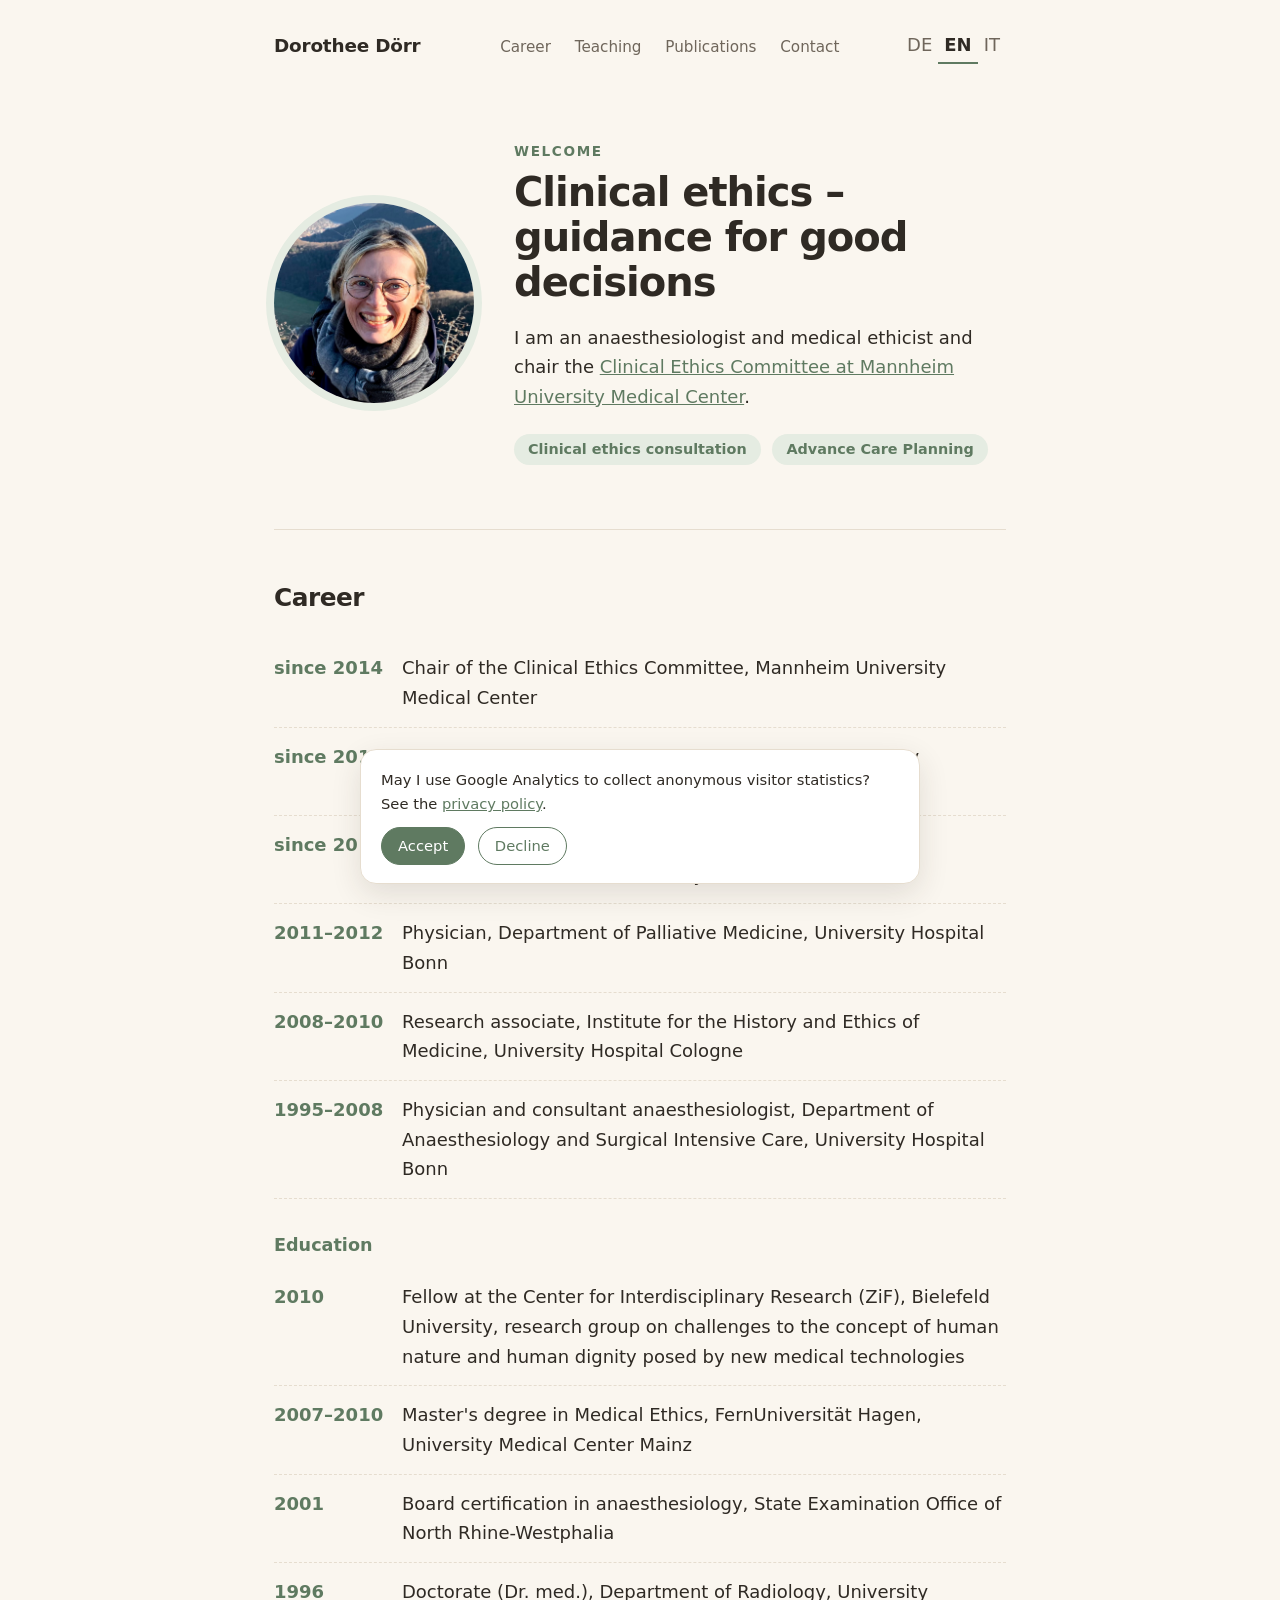
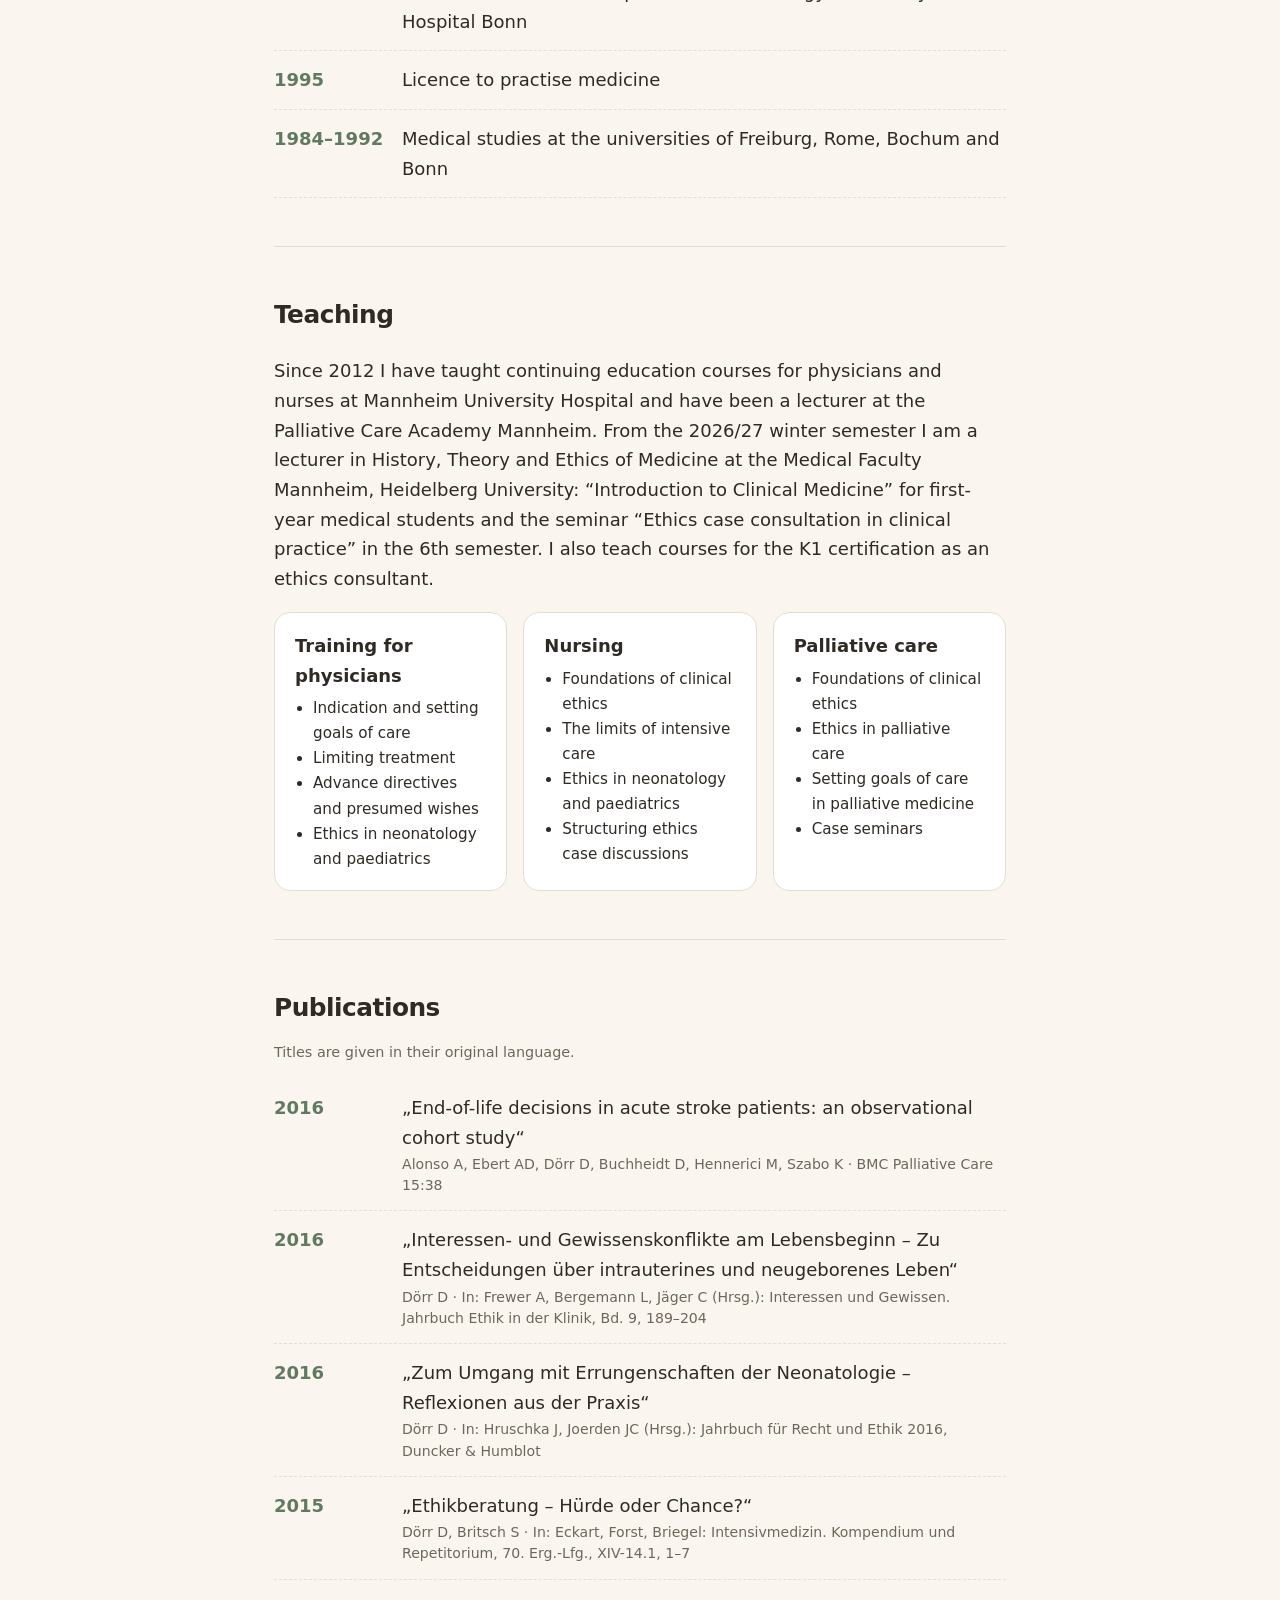
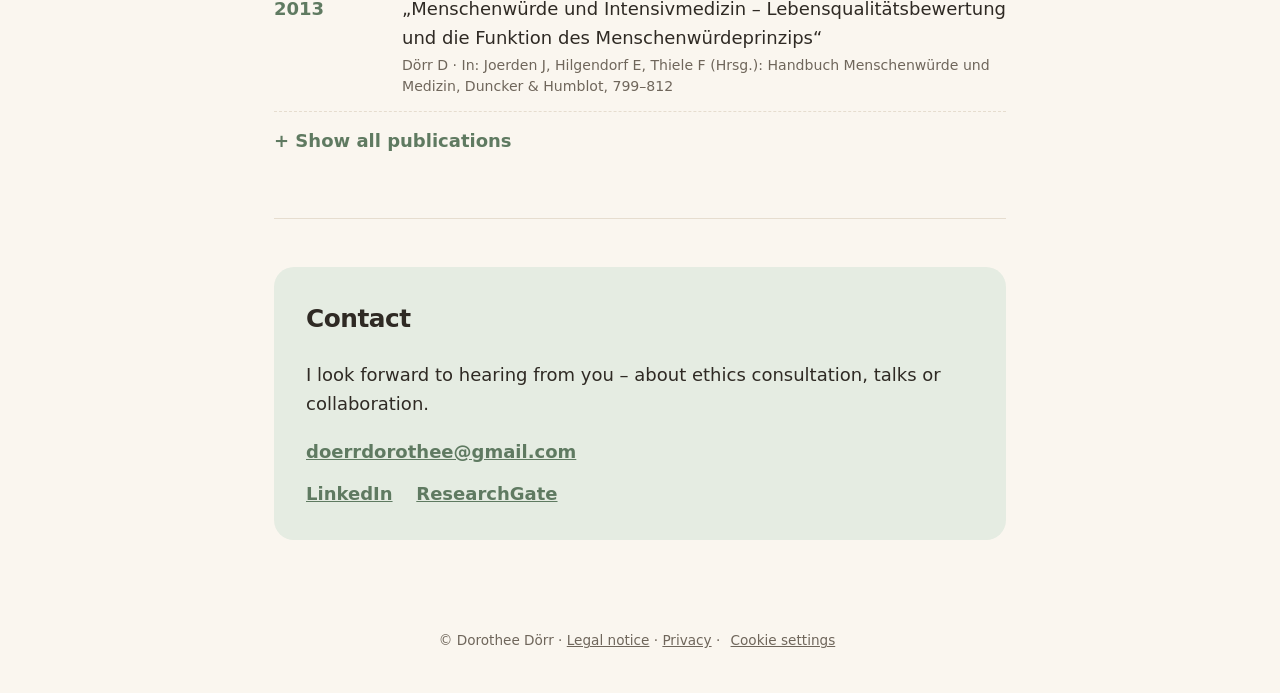
==== index.html @ 5a0541d2 "Titel ohne Schlusspunkt Co-Authored-By: Claude Opus 5.5 <noreply@anthropic.com>" ====
<!DOCTYPE html>
<html lang="de" data-lang="de">

<head>
  <meta charset="UTF-8">
  <meta name="viewport" content="width=device-width, initial-scale=1.0">
  <meta name="color-scheme" content="light dark">
  <title>Dorothee Dörr</title>
  <meta name="description" content="Dorothee Dörr – Anästhesistin und Medizinethikerin, Vorsitzende des Klinischen Ethikkomitees der Universitätsmedizin Mannheim.">

  <link rel="stylesheet" href="css/style.css">
</head>

<body>
  <div class="wrap">

    <header>
      <div class="name">Dorothee Dörr</div>
      <button class="menu-toggle" aria-expanded="false" aria-controls="menu" aria-label="Menü">
        <span></span><span></span><span></span>
      </button>
      <nav id="menu">
        <a href="#werdegang"><span class="l-de">Werdegang</span><span class="l-en">Career</span><span class="l-it">Percorso</span></a>
        <a href="#lehre"><span class="l-de">Lehre</span><span class="l-en">Teaching</span><span class="l-it">Didattica</span></a>
        <a href="#publikationen"><span class="l-de">Publikationen</span><span class="l-en">Publications</span><span class="l-it">Pubblicazioni</span></a>
        <a href="#kontakt"><span class="l-de">Kontakt</span><span class="l-en">Contact</span><span class="l-it">Contatto</span></a>
      </nav>
      <div class="langs">
        <button data-set-lang="de" title="Deutsch">DE</button><button data-set-lang="en" title="English">EN</button><button data-set-lang="it" title="Italiano">IT</button>
      </div>
    </header>

    <!-- Einstieg -->
    <div class="hero">
      <img src="img/dorothee-doerr.png" alt="Dorothee Dörr">
      <div>
        <div class="hello"><span class="l-de">Willkommen</span><span class="l-en">Welcome</span><span class="l-it">Benvenuti</span></div>
        <h1>
          <span class="l-de">Klinische Ethik – Orientierung für gute Entscheidungen</span>
          <span class="l-en">Clinical ethics – guidance for good decisions</span>
          <span class="l-it">Etica clinica – orientamento per buone decisioni</span>
        </h1>
        <p class="l-de">Ich bin Anästhesistin und Medizinethikerin und leite das <a href="https://www.umm.de/klinisches-ethik-komitee/">Klinische Ethikkomitee der Universitätsmedizin Mannheim</a>.</p>
        <p class="l-en">I am an anaesthesiologist and medical ethicist and chair the <a href="https://www.umm.de/klinisches-ethik-komitee/">Clinical Ethics Committee at Mannheim University Medical Center</a>.</p>
        <p class="l-it">Sono anestesista ed esperta di etica medica e presiedo il <a href="https://www.umm.de/klinisches-ethik-komitee/">Comitato di etica clinica del Policlinico universitario di Mannheim</a>.</p>
        <div class="tags">
          <span><span class="l-de">Klinische Ethikberatung</span><span class="l-en">Clinical ethics consultation</span><span class="l-it">Consulenza etica clinica</span></span>
          <span>Advance Care Planning</span>
        </div>
      </div>
    </div>

    <!-- Werdegang -->
    <section id="werdegang">
      <h2><span class="l-de">Beruflicher Werdegang</span><span class="l-en">Career</span><span class="l-it">Percorso professionale</span></h2>
      <ul class="list">
        <li><span class="year"><span class="l-de">seit</span><span class="l-en">since</span><span class="l-it">dal</span> 2014</span>
          <div>
            <span class="l-de">Vorsitzende des Klinischen Ethikkomitees der Universitätsmedizin Mannheim</span>
            <span class="l-en">Chair of the Clinical Ethics Committee, Mannheim University Medical Center</span>
            <span class="l-it">Presidente del Comitato di etica clinica, Policlinico universitario di Mannheim</span>
          </div></li>
        <li><span class="year"><span class="l-de">seit</span><span class="l-en">since</span><span class="l-it">dal</span> 2014</span>
          <div>
            <span class="l-de">Mitglied der Ethikkommission II der Medizinischen Fakultät Mannheim der Universität Heidelberg</span>
            <span class="l-en">Member of Research Ethics Committee II, Medical Faculty Mannheim, Heidelberg University</span>
            <span class="l-it">Membro del Comitato etico II della Facoltà di Medicina di Mannheim, Università di Heidelberg</span>
          </div></li>
        <li><span class="year"><span class="l-de">seit</span><span class="l-en">since</span><span class="l-it">dal</span> 2012</span>
          <div>
            <span class="l-de">Referentin für klinische Ethikberatung und Leitung des Klinischen Ethikkomitees, Universitätsmedizin Mannheim</span>
            <span class="l-en">Clinical ethics consultant and head of the Clinical Ethics Committee, Mannheim University Medical Center</span>
            <span class="l-it">Referente per la consulenza etica clinica e responsabile del Comitato di etica clinica, Policlinico universitario di Mannheim</span>
          </div></li>
        <li><span class="year">2011–2012</span>
          <div>
            <span class="l-de">Ärztliche Mitarbeiterin, Klinik für Palliativmedizin, Universitätsklinikum Bonn</span>
            <span class="l-en">Physician, Department of Palliative Medicine, University Hospital Bonn</span>
            <span class="l-it">Medico, Clinica di medicina palliativa, Policlinico universitario di Bonn</span>
          </div></li>
        <li><span class="year">2008–2010</span>
          <div>
            <span class="l-de">Wissenschaftliche Mitarbeiterin, Institut für Geschichte und Ethik der Medizin, Universitätsklinik Köln</span>
            <span class="l-en">Research associate, Institute for the History and Ethics of Medicine, University Hospital Cologne</span>
            <span class="l-it">Ricercatrice, Istituto di storia ed etica della medicina, Policlinico universitario di Colonia</span>
          </div></li>
        <li><span class="year">1995–2008</span>
          <div>
            <span class="l-de">Ärztliche Mitarbeiterin, Fachärztin für Anästhesie, Klinik und Poliklinik für Anästhesiologie und Operative Intensivmedizin, Universitätsklinikum Bonn</span>
            <span class="l-en">Physician and consultant anaesthesiologist, Department of Anaesthesiology and Surgical Intensive Care, University Hospital Bonn</span>
            <span class="l-it">Medico e specialista in anestesiologia, Clinica di anestesiologia e terapia intensiva chirurgica, Policlinico universitario di Bonn</span>
          </div></li>
      </ul>

      <h3><span class="l-de">Ausbildung</span><span class="l-en">Education</span><span class="l-it">Formazione</span></h3>
      <ul class="list">
        <li><span class="year">2010</span>
          <div>
            <span class="l-de">Fellow am Zentrum für interdisziplinäre Forschung (ZiF) der Universität Bielefeld, Forschungsgruppe „Herausforderung für Menschenbild und Menschenwürde durch neuere Entwicklungen der Medizintechnik“</span>
            <span class="l-en">Fellow at the Center for Interdisciplinary Research (ZiF), Bielefeld University, research group on challenges to the concept of human nature and human dignity posed by new medical technologies</span>
            <span class="l-it">Fellow presso il Centro di ricerca interdisciplinare (ZiF) dell'Università di Bielefeld, gruppo di ricerca sulle sfide poste dalle nuove tecnologie mediche all'immagine e alla dignità dell'uomo</span>
          </div></li>
        <li><span class="year">2007–2010</span>
          <div>
            <span class="l-de">Masterstudium Medizinethik, FernUniversität Hagen, Universitätsmedizin Mainz</span>
            <span class="l-en">Master's degree in Medical Ethics, FernUniversität Hagen, University Medical Center Mainz</span>
            <span class="l-it">Master in etica medica, FernUniversität Hagen, Policlinico universitario di Magonza</span>
          </div></li>
        <li><span class="year">2001</span>
          <div>
            <span class="l-de">Fachärztin für Anästhesiologie, Landesprüfungsamt Nordrhein-Westfalen</span>
            <span class="l-en">Board certification in anaesthesiology, State Examination Office of North Rhine-Westphalia</span>
            <span class="l-it">Specializzazione in anestesiologia, Ufficio regionale degli esami della Renania Settentrionale-Vestfalia</span>
          </div></li>
        <li><span class="year">1996</span>
          <div>
            <span class="l-de">Promotion zur Dr. med., Institut für Radiologie, Universitätsklinikum Bonn</span>
            <span class="l-en">Doctorate (Dr. med.), Department of Radiology, University Hospital Bonn</span>
            <span class="l-it">Dottorato (Dr. med.), Istituto di radiologia, Policlinico universitario di Bonn</span>
          </div></li>
        <li><span class="year">1995</span>
          <div>
            <span class="l-de">Approbation als Ärztin</span>
            <span class="l-en">Licence to practise medicine</span>
            <span class="l-it">Abilitazione all'esercizio della professione medica</span>
          </div></li>
        <li><span class="year">1984–1992</span>
          <div>
            <span class="l-de">Medizinstudium an den Universitäten Freiburg, Rom, Bochum und Bonn</span>
            <span class="l-en">Medical studies at the universities of Freiburg, Rome, Bochum and Bonn</span>
            <span class="l-it">Studi di medicina presso le università di Friburgo, Roma, Bochum e Bonn</span>
          </div></li>
      </ul>
    </section>

    <!-- Lehre -->
    <section id="lehre">
      <h2><span class="l-de">Lehre</span><span class="l-en">Teaching</span><span class="l-it">Didattica</span></h2>
      <p>
        <span class="l-de">Seit 2012 halte ich Fortbildungen für Ärzt:innen und Pflegepersonen am Universitätsklinikum Mannheim und bin Dozentin für die Palliativmedizinische Akademie Mannheim. Ab dem WS 26/27 bin ich Dozentin für den Bereich Geschichte, Theorie und Ethik der Medizin an der Medizinischen Fakultät Mannheim der Universität Heidelberg: „Einführung in die Klinische Medizin“ für Medizinstudent:innen im 1. Studienjahr und GTE-Seminar „Ethische Fallbesprechung in der klinischen Praxis“ im 6. Fachsemester. Außerdem bin ich Dozentin für Kurse zur K1-Zertifizierung als Ethikberater:in.</span>
        <span class="l-en">Since 2012 I have taught continuing education courses for physicians and nurses at Mannheim University Hospital and have been a lecturer at the Palliative Care Academy Mannheim. From the 2026/27 winter semester I am a lecturer in History, Theory and Ethics of Medicine at the Medical Faculty Mannheim, Heidelberg University: “Introduction to Clinical Medicine” for first-year medical students and the seminar “Ethics case consultation in clinical practice” in the 6th semester. I also teach courses for the K1 certification as an ethics consultant.</span>
        <span class="l-it">Dal 2012 tengo corsi di formazione per medici e personale infermieristico presso il Policlinico universitario di Mannheim e sono docente presso l’Accademia di cure palliative di Mannheim. Dal semestre invernale 2026/27 sono docente di Storia, teoria ed etica della medicina presso la Facoltà di Medicina di Mannheim dell’Università di Heidelberg: «Introduzione alla medicina clinica» per gli studenti di medicina del primo anno e il seminario «La consulenza etica sui casi nella pratica clinica» al sesto semestre. Sono inoltre docente in corsi per la certificazione K1 come consulente etico.</span>
      </p>
      <div class="teach">
        <div>
          <b><span class="l-de">Ärztliche Fortbildung</span><span class="l-en">Training for physicians</span><span class="l-it">Formazione per medici</span></b>
          <ul>
            <li><span class="l-de">Indikation und Therapiezielfindung</span><span class="l-en">Indication and setting goals of care</span><span class="l-it">Indicazione e definizione degli obiettivi di cura</span></li>
            <li><span class="l-de">Therapiebegrenzung</span><span class="l-en">Limiting treatment</span><span class="l-it">Limitazione dei trattamenti</span></li>
            <li><span class="l-de">Patientenverfügung und mutmaßlicher Wille</span><span class="l-en">Advance directives and presumed wishes</span><span class="l-it">Disposizioni anticipate e volontà presunta</span></li>
            <li><span class="l-de">Ethik in Neonatologie und Pädiatrie</span><span class="l-en">Ethics in neonatology and paediatrics</span><span class="l-it">Etica in neonatologia e pediatria</span></li>
          </ul>
        </div>
        <div>
          <b><span class="l-de">Pflege</span><span class="l-en">Nursing</span><span class="l-it">Infermieristica</span></b>
          <ul>
            <li><span class="l-de">Grundlagen klinischer Ethik</span><span class="l-en">Foundations of clinical ethics</span><span class="l-it">Fondamenti di etica clinica</span></li>
            <li><span class="l-de">Grenzbereich Intensivmedizin</span><span class="l-en">The limits of intensive care</span><span class="l-it">I limiti della terapia intensiva</span></li>
            <li><span class="l-de">Ethik in Neonatologie und Pädiatrie</span><span class="l-en">Ethics in neonatology and paediatrics</span><span class="l-it">Etica in neonatologia e pediatria</span></li>
            <li><span class="l-de">Ethische Fallbesprechungen strukturieren</span><span class="l-en">Structuring ethics case discussions</span><span class="l-it">Strutturare le discussioni etiche dei casi</span></li>
          </ul>
        </div>
        <div>
          <b><span class="l-de">Palliativmedizin</span><span class="l-en">Palliative care</span><span class="l-it">Cure palliative</span></b>
          <ul>
            <li><span class="l-de">Grundlagen klinischer Ethik</span><span class="l-en">Foundations of clinical ethics</span><span class="l-it">Fondamenti di etica clinica</span></li>
            <li><span class="l-de">Ethik in der Palliativmedizin</span><span class="l-en">Ethics in palliative care</span><span class="l-it">Etica nelle cure palliative</span></li>
            <li><span class="l-de">Therapiezielfindung in der Palliativmedizin</span><span class="l-en">Setting goals of care in palliative medicine</span><span class="l-it">Definizione degli obiettivi di cura nelle cure palliative</span></li>
            <li><span class="l-de">Fallseminare</span><span class="l-en">Case seminars</span><span class="l-it">Seminari su casi clinici</span></li>
          </ul>
        </div>
      </div>
    </section>

    <!-- Publikationen -->
    <section id="publikationen">
      <h2><span class="l-de">Publikationen</span><span class="l-en">Publications</span><span class="l-it">Pubblicazioni</span></h2>
      <p class="note l-en">Titles are given in their original language.</p>
      <p class="note l-it">I titoli sono riportati nella lingua originale.</p>
      <ul class="list">
        <li><span class="year">2016</span><div>„End-of-life decisions in acute stroke patients: an observational cohort study“<small>Alonso A, Ebert AD, Dörr D, Buchheidt D, Hennerici M, Szabo K · BMC Palliative Care 15:38</small></div></li>
        <li><span class="year">2016</span><div>„Interessen- und Gewissenskonflikte am Lebensbeginn – Zu Entscheidungen über intrauterines und neugeborenes Leben“<small>Dörr D · In: Frewer A, Bergemann L, Jäger C (Hrsg.): Interessen und Gewissen. Jahrbuch Ethik in der Klinik, Bd. 9, 189–204</small></div></li>
        <li><span class="year">2016</span><div>„Zum Umgang mit Errungenschaften der Neonatologie – Reflexionen aus der Praxis“<small>Dörr D · In: Hruschka J, Joerden JC (Hrsg.): Jahrbuch für Recht und Ethik 2016, Duncker &amp; Humblot</small></div></li>
        <li><span class="year">2015</span><div>„Ethikberatung – Hürde oder Chance?“<small>Dörr D, Britsch S · In: Eckart, Forst, Briegel: Intensivmedizin. Kompendium und Repetitorium, 70. Erg.-Lfg., XIV-14.1, 1–7</small></div></li>
        <li><span class="year">2013</span><div>„Menschenwürde und Intensivmedizin – Lebensqualitätsbewertung und die Funktion des Menschenwürdeprinzips“<small>Dörr D · In: Joerden J, Hilgendorf E, Thiele F (Hrsg.): Handbuch Menschenwürde und Medizin, Duncker &amp; Humblot, 799–812</small></div></li>
      </ul>
      <details>
        <summary><span class="l-de">Alle Publikationen anzeigen</span><span class="l-en">Show all publications</span><span class="l-it">Mostra tutte le pubblicazioni</span></summary>
        <ul class="list">
          <li><span class="year">2016</span><div>„Lebensqualitätsbewertung in der Intensivmedizin“<small>Dörr D · In: Salomon F (Hrsg.): Praxisbuch Ethik in der Intensivmedizin, Wissenschaftliche Buchgesellschaft, 3. Auflage</small></div></li>
          <li><span class="year">–</span><div>„An appraisal of advance directives given by patients with fatal acute stroke: an observational cohort study“<small>Alonso A, Dörr D, Szabo K · BMC Medical Ethics (eingereicht)</small></div></li>
          <li><span class="year">2015</span><div>„Ethikberatung und Erfahrung. Komparative Konsultationen zu Demenzfällen“<small>Frewer A, Preuß D, Dörr D · In: Frewer A, Bergemann L, Schmidhuber M (Hrsg.): Demenz und Ethik in der Medizin. Jahrbuch Ethik in der Klinik, Bd. 8, Königshausen &amp; Neumann, 129–132</small></div></li>
          <li><span class="year">2015</span><div>„Kommentar zu Fall 2: Therapieziele bei multimorbider, phasenweise orientierter Patientin mit Sterbewunsch?“<small>Dörr D, Gehrlein M · In: Jahrbuch Ethik in der Klinik, Bd. 8, Königshausen &amp; Neumann, 149–153</small></div></li>
          <li><span class="year">2015</span><div>„Die Auflösung der drei Fälle. Hintergründe zur ethischen Entscheidungsfindung“<small>Dörr D, Welsch B, Hahn J · In: Jahrbuch Ethik in der Klinik, Bd. 8, Königshausen &amp; Neumann, 179–188</small></div></li>
          <li><span class="year">2015</span><div>„Ethische Konfliktberatung in der Klinik“<small>Interview · ÄRZTIN 62(3):13</small></div></li>
          <li><span class="year">2014</span><div>„Priorisierung in der Medizin. Erste Ergebnisse einer Onlinebefragung des Deutschen Ärztinnenbundes“<small>Dörr D, du Bois G, Diederich A · Ärztin 61(3):120–121</small></div></li>
          <li><span class="year">2013</span><div>„Integrierte Ethikberatung – Ein Qualitätskriterium moderner Intensivmedizin“<small>Dörr D, Kirschning T, Münz B, Schaible T · In: Kuckelt W, Tonner PH (Hrsg.): Jahrbuch Intensivmedizin 2014, Pabst Science Publishers, 193–203</small></div></li>
          <li><span class="year">2012</span><div>„Lebensqualitätsbewertung in der Intensivmedizin“<small>Dörr D · In: Salomon F (Hrsg.): Praxisbuch Ethik in der Intensivmedizin, Wissenschaftliche Buchgesellschaft, 2. Auflage, 79–93</small></div></li>
          <li><span class="year">2011</span><div>“The dependency of medical care on dependable quality of life assessment – A critical inventory”<small>Dörr D · Focus, Newsletter 107, Europäische Akademie GmbH</small></div></li>
          <li><span class="year">2010</span><div>“Outlining ethical issues in medical application of nanotechnologies”<small>Dörr D, Thiele F · Focus, Newsletter 102, Europäische Akademie GmbH</small></div></li>
          <li><span class="year">2010</span><div>„Einfluss der tiefen Hirnstimulation auf die Lebensqualität von Parkinsonpatienten“<small>Dörr D · In: Groß D, Gründer G, Simonovic V (Hrsg.): Akzeptanz, Nutzungsbarrieren und ethische Implikationen neuer Medizintechnologien, University Press Kassel, 133–136</small></div></li>
          <li><span class="year">2007</span><div>“Atelectasis in children undergoing either propofol infusion or positive pressure ventilation anesthesia for magnetic resonance imaging”<small>Lutterbey G, Wattjes MP, Doerr D, Fischer NJ, Gieseke J, Schild HH · Paediatric Anaesthesia 17(2):121–125</small></div></li>
          <li><span class="year">1994</span><div>„MRT und Knochenmarkszintigraphie im Screening von Skelettmetastasen bei Patientinnen mit Mammakarzinom“<small>Layer G, Rieker O, Dörr D, Schnakenberg D, Steudel A, Reiser M · Fortschr Röntgenstr 160(5):448–452 · <a href="https://doi.org/10.1055/s-2008-1032456">DOI</a></small></div></li>
        </ul>

        <h3>Extended Abstracts</h3>
        <ul class="list">
          <li><span class="year">2015</span><div>“End-of-life decisions and palliative care in acute stroke patients”<small>Alonso A, Dörr D, Hennerici MG, Szabo K · 24th European Stroke Conference, Wien</small></div></li>
          <li><span class="year">2014</span><div>„Ethik – Moral – Ethos: Was brauchen wir am Krankenbett wirklich?“<small>Journal für Anästhesie und Intensivbehandlung, Pabst Science Publishers</small></div></li>
          <li><span class="year">2013</span><div>„Aktiv, passiv oder gar nichts – was ist Sterbehilfe?“<small>Journal für Anästhesie und Intensivbehandlung, Pabst Science Publishers</small></div></li>
          <li><span class="year">2010</span><div>“Quality of life judgements in geriatric intensive care”<small>Journal für Anästhesie und Intensivbehandlung 17(3):37–38</small></div></li>
          <li><span class="year">2010</span><div>„Lebensqualität in der Intensivmedizin“<small>Anästhesiologie &amp; Intensivmedizin 51(6):735</small></div></li>
          <li><span class="year">2010</span><div>„Therapiebegrenzung: Was ist ethisch zu rechtfertigen?“<small>Journal für Anästhesie und Intensivbehandlung, 28–30</small></div></li>
          <li><span class="year">2010</span><div>„Entscheidungen über Therapiebegrenzung in der Intensivmedizin“<small>Aktuelle Ernährungsmedizin 35(6):140, Thieme</small></div></li>
          <li><span class="year">2010</span><div>„Lebensqualität als Leitgröße für eine patientenzentrierte medizinische Versorgung“<small>Abstractband Deutscher Anästhesiecongress 2010</small></div></li>
        </ul>
      </details>
    </section>

    <!-- Kontakt -->
    <section id="kontakt">
      <div class="contact">
        <h2><span class="l-de">Kontakt</span><span class="l-en">Contact</span><span class="l-it">Contatto</span></h2>
        <p>
          <span class="l-de">Ich freue mich über Ihre Nachricht – ob zu Ethikberatung, Vorträgen oder Zusammenarbeit.</span>
          <span class="l-en">I look forward to hearing from you – about ethics consultation, talks or collaboration.</span>
          <span class="l-it">Sarò lieta di ricevere un vostro messaggio – su consulenza etica, relazioni o collaborazioni.</span>
        </p>
        <a href="mailto:doerrdorothee@gmail.com"><strong>doerrdorothee@gmail.com</strong></a>
        <div class="links">
          <a href="https://www.linkedin.com/in/dorothee-d%C3%B6rr-463331166">LinkedIn</a>
          <a href="https://www.researchgate.net/profile/Dorothee-Doerr-2">ResearchGate</a>
        </div>
      </div>
    </section>
  </div>

  <footer>
    © Dorothee Dörr ·
    <a href="impressum.html"><span class="l-de">Impressum</span><span class="l-en">Legal notice</span><span class="l-it">Note legali</span></a> ·
    <a href="datenschutz.html"><span class="l-de">Datenschutz</span><span class="l-en">Privacy</span><span class="l-it">Privacy</span></a> ·
    <button data-cookie-settings><span class="l-de">Cookie-Einstellungen</span><span class="l-en">Cookie settings</span><span class="l-it">Impostazioni cookie</span></button>
  </footer>

  <div class="cookie" hidden>
    <span class="l-de">Darf ich Google Analytics nutzen, um anonyme Besuchsstatistiken zu erstellen? Mehr dazu in der <a href="datenschutz.html">Datenschutzerklärung</a>.</span>
    <span class="l-en">May I use Google Analytics to collect anonymous visitor statistics? See the <a href="datenschutz.html">privacy policy</a>.</span>
    <span class="l-it">Posso usare Google Analytics per raccogliere statistiche anonime sulle visite? Vedi l'<a href="datenschutz.html">informativa sulla privacy</a>.</span>
    <br>
    <button class="yes" data-consent="yes"><span class="l-de">Akzeptieren</span><span class="l-en">Accept</span><span class="l-it">Accetta</span></button>
    <button data-consent="no"><span class="l-de">Ablehnen</span><span class="l-en">Decline</span><span class="l-it">Rifiuta</span></button>
  </div>

  <script src="js/main.js"></script>
</body>

</html>
---- css/style.css ----
:root {
  color-scheme: light dark;
  --paper: #faf6ef;
  --card: #ffffff;
  --ink: #2f2a24;
  --muted: #6f665b;
  --sage: #5f7a61;
  --sage-soft: #e5ece2;
  --on-sage: #ffffff;
  --line: #e6ddcf;
  --shadow: rgba(47, 42, 36, .12);
  --font: system-ui, -apple-system, 'Segoe UI', Roboto, 'Helvetica Neue', Arial, sans-serif;
}

/* Dunkelmodus: folgt der Einstellung des Geräts */
@media (prefers-color-scheme: dark) {
  :root {
    --paper: #1d1a17;
    --card: #272320;
    --ink: #ede7dd;
    --muted: #b5ab9e;
    --sage: #9fbfa1;
    --sage-soft: #2b382d;
    --on-sage: #1d1a17;
    --line: #3b352e;
    --shadow: rgba(0, 0, 0, .45);
  }
  .todo { background: #5a4a14; }
}

* { box-sizing: border-box; }

html { scroll-behavior: smooth; scroll-padding-top: 16px; }

body {
  margin: 0;
  background: var(--paper);
  color: var(--ink);
  font: 18px/1.65 var(--font);
}

a { color: var(--sage); }

/* Sprachen: nur die gewählte Sprache anzeigen */
html[data-lang="de"] .l-en, html[data-lang="de"] .l-it,
html[data-lang="en"] .l-de, html[data-lang="en"] .l-it,
html[data-lang="it"] .l-de, html[data-lang="it"] .l-en { display: none; }

.wrap { max-width: 780px; margin: 0 auto; padding: 0 24px; }

/* Kopfzeile */
header { display: flex; justify-content: space-between; align-items: center; padding: 28px 0; gap: 16px; }
.name { font-size: 1.15rem; font-weight: 700; letter-spacing: -.01em; }
nav a { margin-left: 18px; color: var(--muted); text-decoration: none; font-size: .95rem; }
nav a:hover { color: var(--sage); }
.langs button { background: none; border: 0; font: inherit; color: var(--muted); cursor: pointer; padding: 2px 6px; }
.langs button.active { color: var(--ink); font-weight: 600; border-bottom: 2px solid var(--sage); }

/* Einstieg */
.hero { display: grid; grid-template-columns: 200px 1fr; gap: 40px; align-items: center; padding: 48px 0 64px; }
.hero img { width: 200px; height: 200px; object-fit: cover; border-radius: 50%; box-shadow: 0 0 0 8px var(--sage-soft); }
.hello { color: var(--sage); font-size: .85rem; font-weight: 700; letter-spacing: .12em; text-transform: uppercase; }
h1 { font-weight: 700; font-size: 2.5rem; line-height: 1.12; letter-spacing: -.025em; margin: 8px 0 16px; }
.tags > span { display: inline-block; background: var(--sage-soft); color: var(--sage); border-radius: 99px;
  padding: 4px 14px; margin: 4px 6px 0 0; font-size: .9rem; font-weight: 600; }

/* Abschnitte */
section { padding: 48px 0; border-top: 1px solid var(--line); }
h2 { font-weight: 700; font-size: 1.55rem; letter-spacing: -.02em; margin: 0 0 20px; }
h3 { font-weight: 700; font-size: 1.1rem; margin: 32px 0 8px; color: var(--sage); }
.note { color: var(--muted); font-size: .9rem; margin-top: -8px; }

.list { list-style: none; padding: 0; margin: 0; }
.list li { display: grid; grid-template-columns: 112px 1fr; gap: 16px; padding: 14px 0; border-bottom: 1px dashed var(--line); }
.year { color: var(--sage); font-weight: 600; font-variant-numeric: tabular-nums; white-space: nowrap; }
.list small { color: var(--muted); display: block; font-size: .88rem; line-height: 1.5; margin-top: 2px; }


.teach { display: grid; grid-template-columns: repeat(auto-fit, minmax(220px, 1fr)); gap: 16px; }
.teach div { background: var(--card); border: 1px solid var(--line); border-radius: 16px; padding: 18px 20px; }
.teach b { display: block; margin-bottom: 6px; }
.teach ul { margin: 0; padding-left: 18px; font-size: .95rem; }

details summary { cursor: pointer; color: var(--sage); font-weight: 600; padding: 14px 0; list-style: none; }
details summary::-webkit-details-marker { display: none; }
details summary::before { content: "+ "; }
details[open] summary::before { content: "− "; }

/* Kontakt */
.contact { background: var(--sage-soft); border-radius: 20px; padding: 32px; }
.contact h2 { margin-top: 0; }
.links a { display: inline-block; margin: 12px 18px 0 0; font-weight: 600; }

footer { padding: 40px 0; color: var(--muted); font-size: .85rem; text-align: center; }
footer button { background: none; border: 0; font: inherit; color: var(--muted); text-decoration: underline; cursor: pointer; }

/* Cookie-Hinweis */
.cookie { position: fixed; left: 16px; right: 16px; bottom: 16px; max-width: 560px; margin: 0 auto;
  background: var(--card); border: 1px solid var(--line); border-radius: 16px; padding: 18px 20px;
  box-shadow: 0 10px 30px var(--shadow); font-size: .92rem; }
.cookie button { font: inherit; border-radius: 99px; padding: 6px 16px; margin: 10px 8px 0 0; cursor: pointer;
  border: 1px solid var(--sage); background: var(--card); color: var(--sage); }
.cookie button.yes { background: var(--sage); color: var(--on-sage); }

/* Handy-Menü */
.menu-toggle { display: none; background: none; border: 0; padding: 8px; cursor: pointer; }
.menu-toggle span { display: block; width: 22px; height: 2px; background: var(--ink); margin: 5px 0; transition: .2s; }
.menu-toggle[aria-expanded="true"] span:nth-child(1) { transform: translateY(7px) rotate(45deg); }
.menu-toggle[aria-expanded="true"] span:nth-child(2) { opacity: 0; }
.menu-toggle[aria-expanded="true"] span:nth-child(3) { transform: translateY(-7px) rotate(-45deg); }

/* Rechtstexte */
.legal { padding: 24px 0 48px; }
.legal h1 { font-size: 2.2rem; hyphens: auto; overflow-wrap: break-word; }
.legal h2 { font-size: 1.3rem; margin: 36px 0 8px; }
.legal h3 { margin: 20px 0 4px; }
.legal p, .legal li { font-size: 1rem; }
.todo { background: #fff3c4; padding: 0 4px; border-radius: 4px; }
footer a { color: var(--muted); }

@media (max-width: 680px) {
  header { flex-wrap: wrap; position: relative; }
  .name { flex: 1; }
  .langs { order: 2; }
  .menu-toggle { display: block; order: 3; }
  nav { display: none; order: 4; flex-basis: 100%; background: var(--card); border: 1px solid var(--line);
    border-radius: 16px; padding: 8px 0; box-shadow: 0 10px 30px var(--shadow); }
  nav.open { display: block; }
  nav a { display: block; margin: 0; padding: 12px 20px; font-size: 1.05rem; color: var(--ink); }
  nav a + a { border-top: 1px solid var(--line); }
  .hero { grid-template-columns: 1fr; text-align: center; justify-items: center; }
  h1 { font-size: 2rem; }
  .list li { grid-template-columns: 1fr; gap: 0; }
  .contact { padding: 24px; }
}
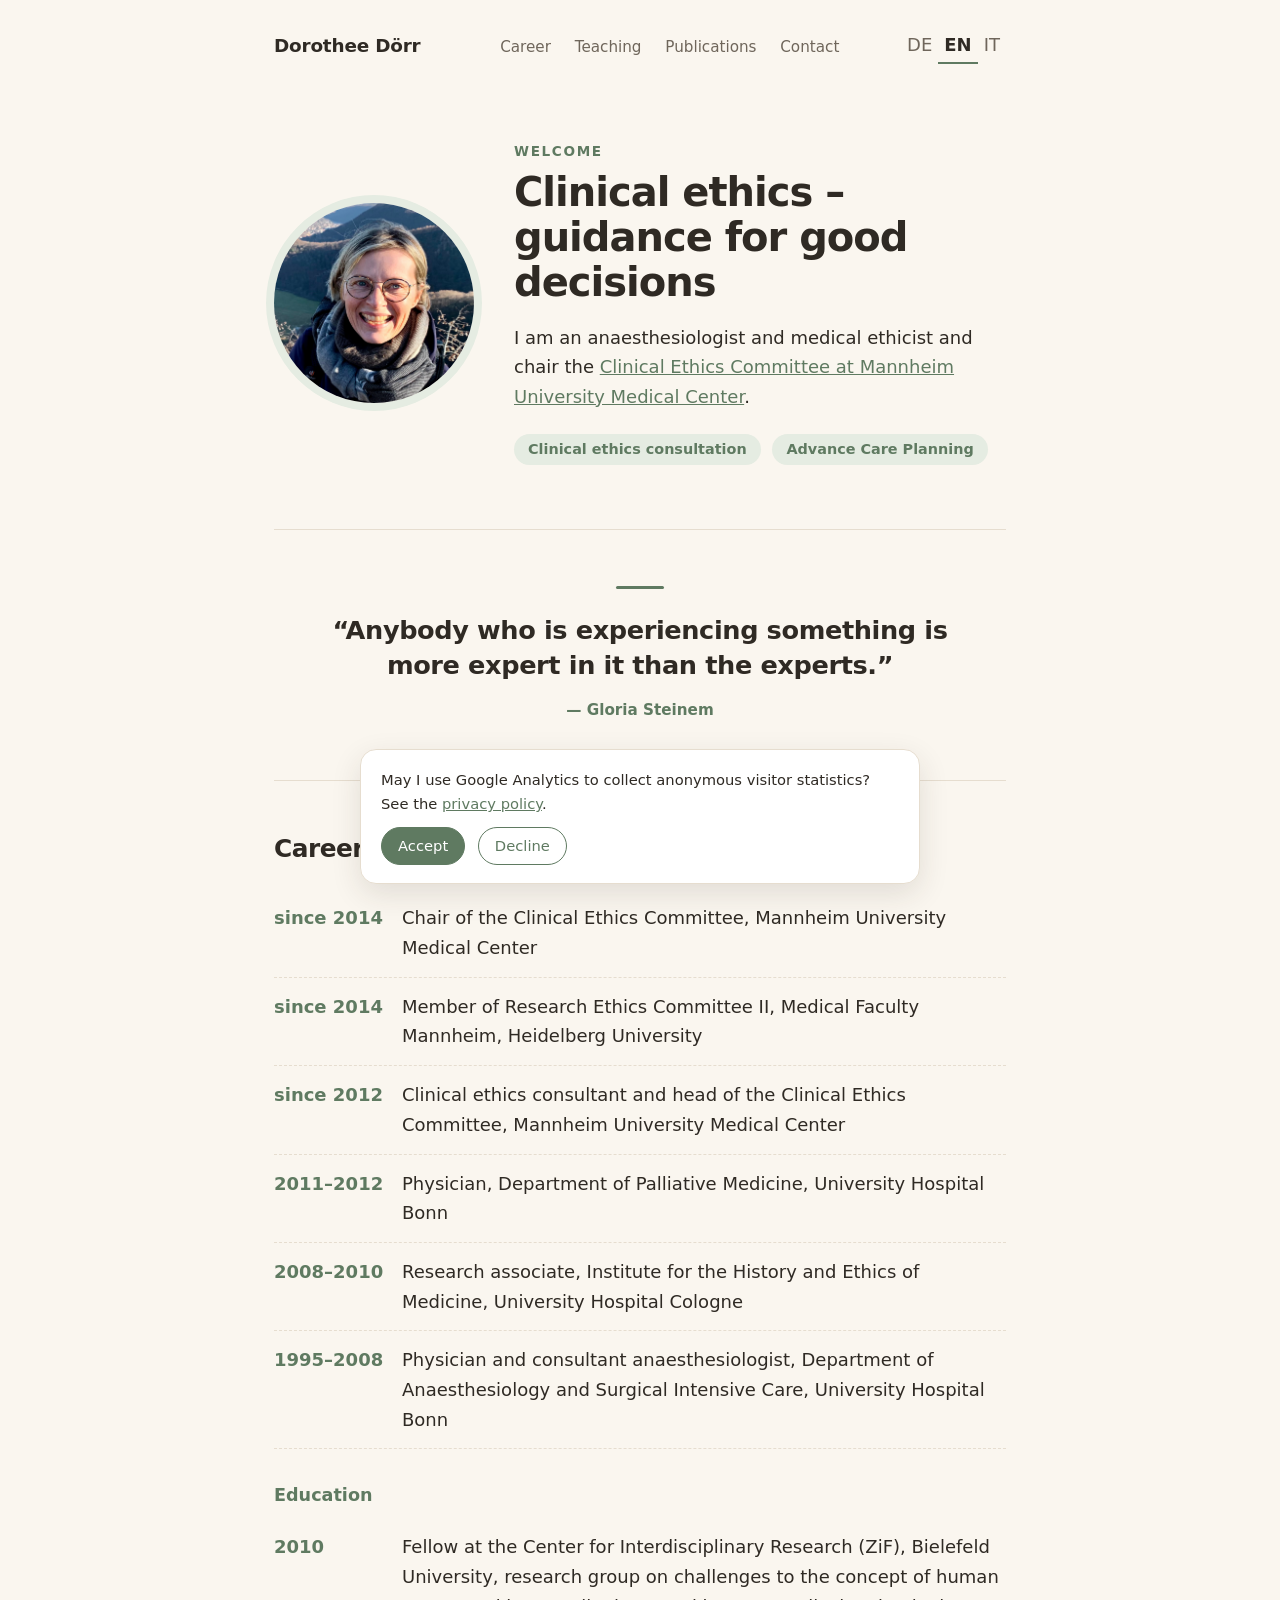
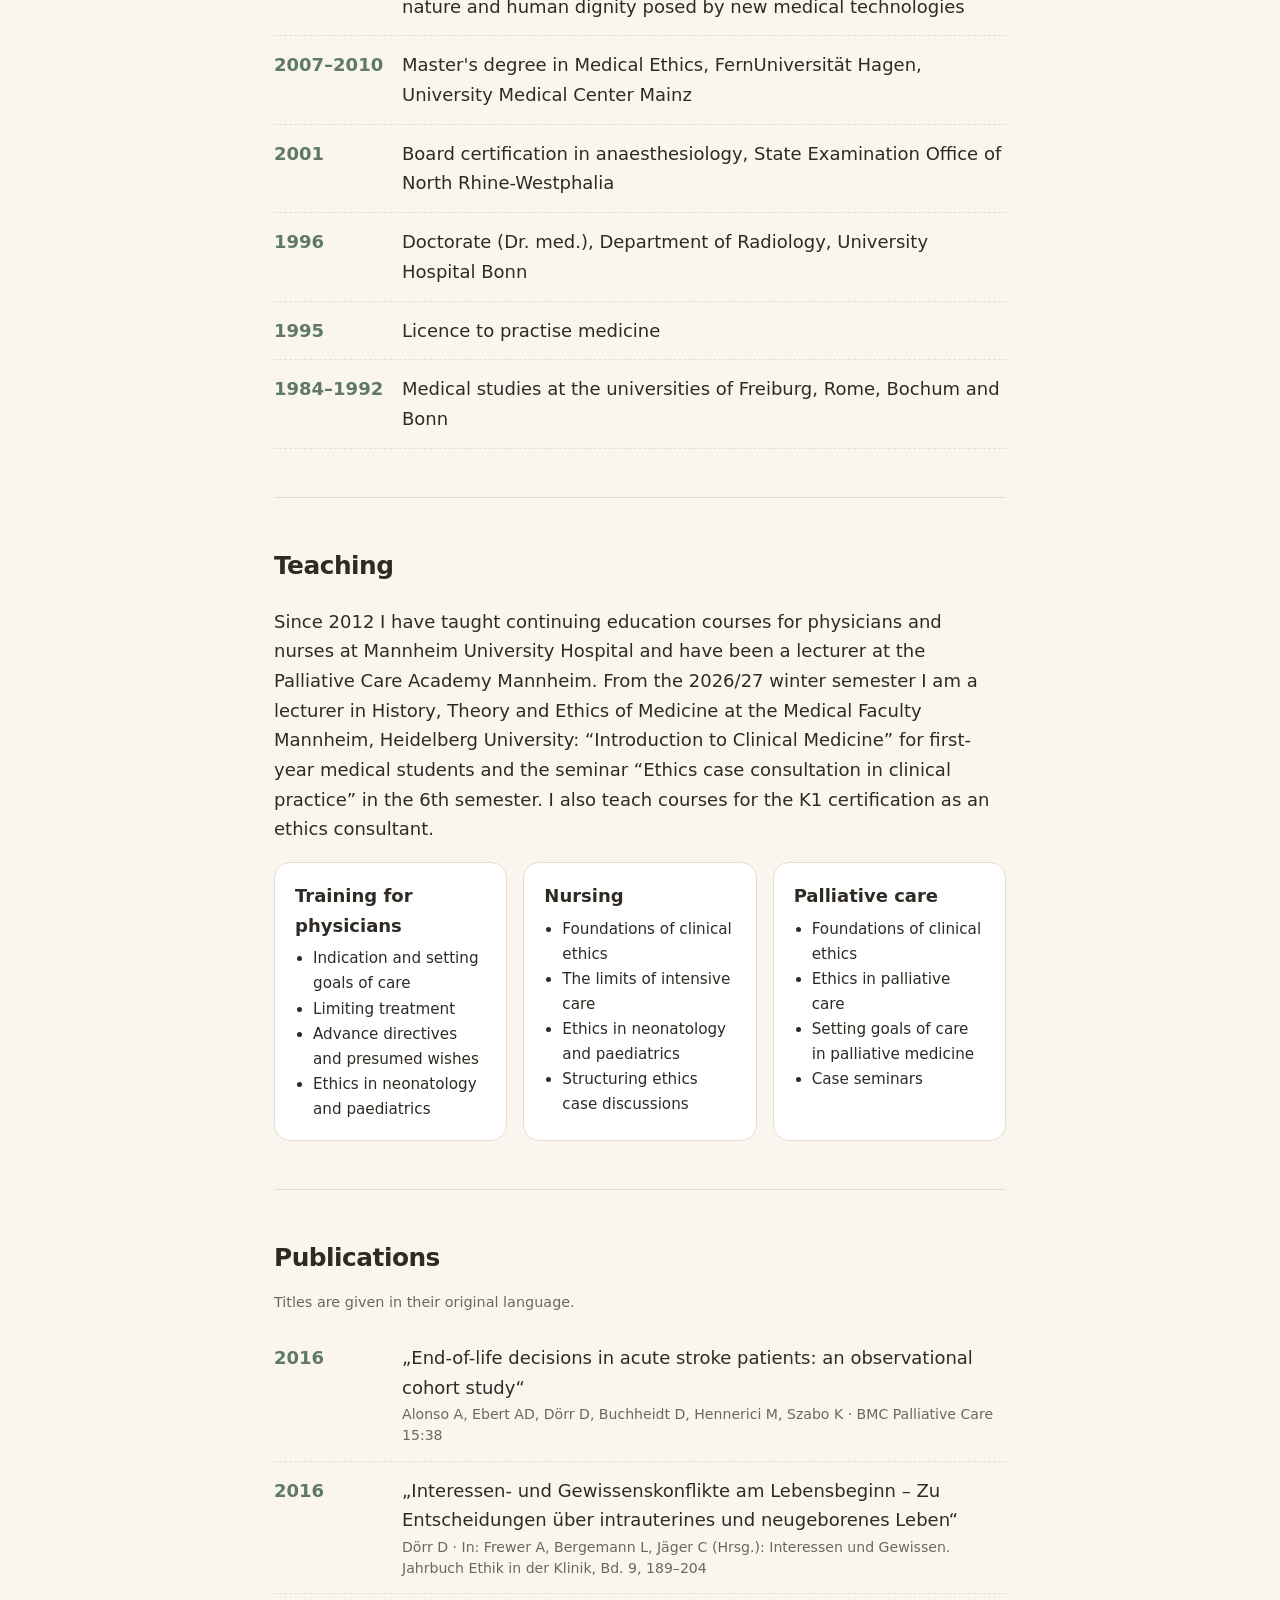
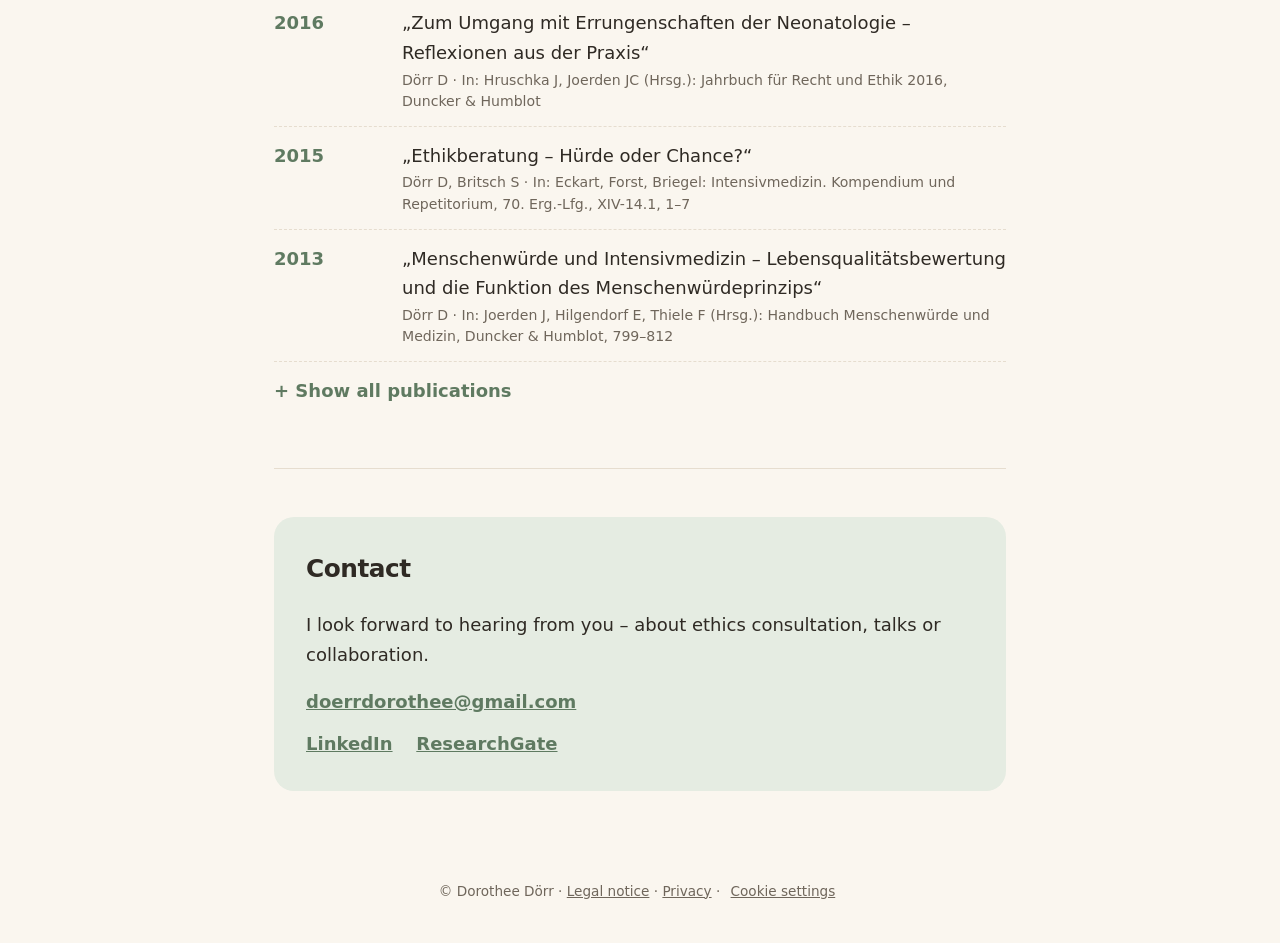
==== commit dae7aae9: "Zitat von Gloria Steinem zwischen Einstieg und Werdegang Co-Authored-By: Claude Opus 5.5 <noreply@an" ====
--- a/index.html
+++ b/index.html
@@ -8,7 +8,7 @@
   <title>Dorothee Dörr</title>
   <meta name="description" content="Dorothee Dörr – Anästhesistin und Medizinethikerin, Vorsitzende des Klinischen Ethikkomitees der Universitätsmedizin Mannheim.">
 
-  <link rel="stylesheet" href="css/style.css">
+  <link rel="stylesheet" href="css/style.css?v=2">
 </head>
 
 <body>
@@ -49,6 +49,14 @@
         </div>
       </div>
     </div>
+
+    <!-- Zitat -->
+    <figure class="quote">
+      <blockquote lang="en">“Anybody who is experiencing something is more expert in it than the experts.”</blockquote>
+      <p class="quote-translation l-de">Wer etwas erlebt, ist darin kundiger als die Expert:innen.</p>
+      <p class="quote-translation l-it">Chi vive un’esperienza ne sa più degli esperti.</p>
+      <figcaption>— Gloria Steinem</figcaption>
+    </figure>
 
     <!-- Werdegang -->
     <section id="werdegang">
--- a/css/style.css
+++ b/css/style.css
@@ -63,6 +63,15 @@
 h1 { font-weight: 700; font-size: 2.5rem; line-height: 1.12; letter-spacing: -.025em; margin: 8px 0 16px; }
 .tags > span { display: inline-block; background: var(--sage-soft); color: var(--sage); border-radius: 99px;
   padding: 4px 14px; margin: 4px 6px 0 0; font-size: .9rem; font-weight: 600; }
+
+/* Zitat */
+.quote { margin: 0; padding: 56px 0; border-top: 1px solid var(--line); text-align: center; }
+.quote blockquote { margin: 0 auto; max-width: 620px; font-size: 1.6rem; line-height: 1.35;
+  font-weight: 600; letter-spacing: -.015em; }
+.quote blockquote::before { content: ""; display: block; width: 48px; height: 3px; margin: 0 auto 24px;
+  background: var(--sage); border-radius: 2px; }
+.quote-translation { margin: 14px auto 0; max-width: 560px; color: var(--muted); font-size: 1rem; font-style: italic; }
+.quote figcaption { margin-top: 16px; color: var(--sage); font-weight: 600; font-size: .95rem; }
 
 /* Abschnitte */
 section { padding: 48px 0; border-top: 1px solid var(--line); }
@@ -130,6 +139,8 @@
   nav a + a { border-top: 1px solid var(--line); }
   .hero { grid-template-columns: 1fr; text-align: center; justify-items: center; }
   h1 { font-size: 2rem; }
+  .quote { padding: 40px 0; }
+  .quote blockquote { font-size: 1.3rem; }
   .list li { grid-template-columns: 1fr; gap: 0; }
   .contact { padding: 24px; }
 }
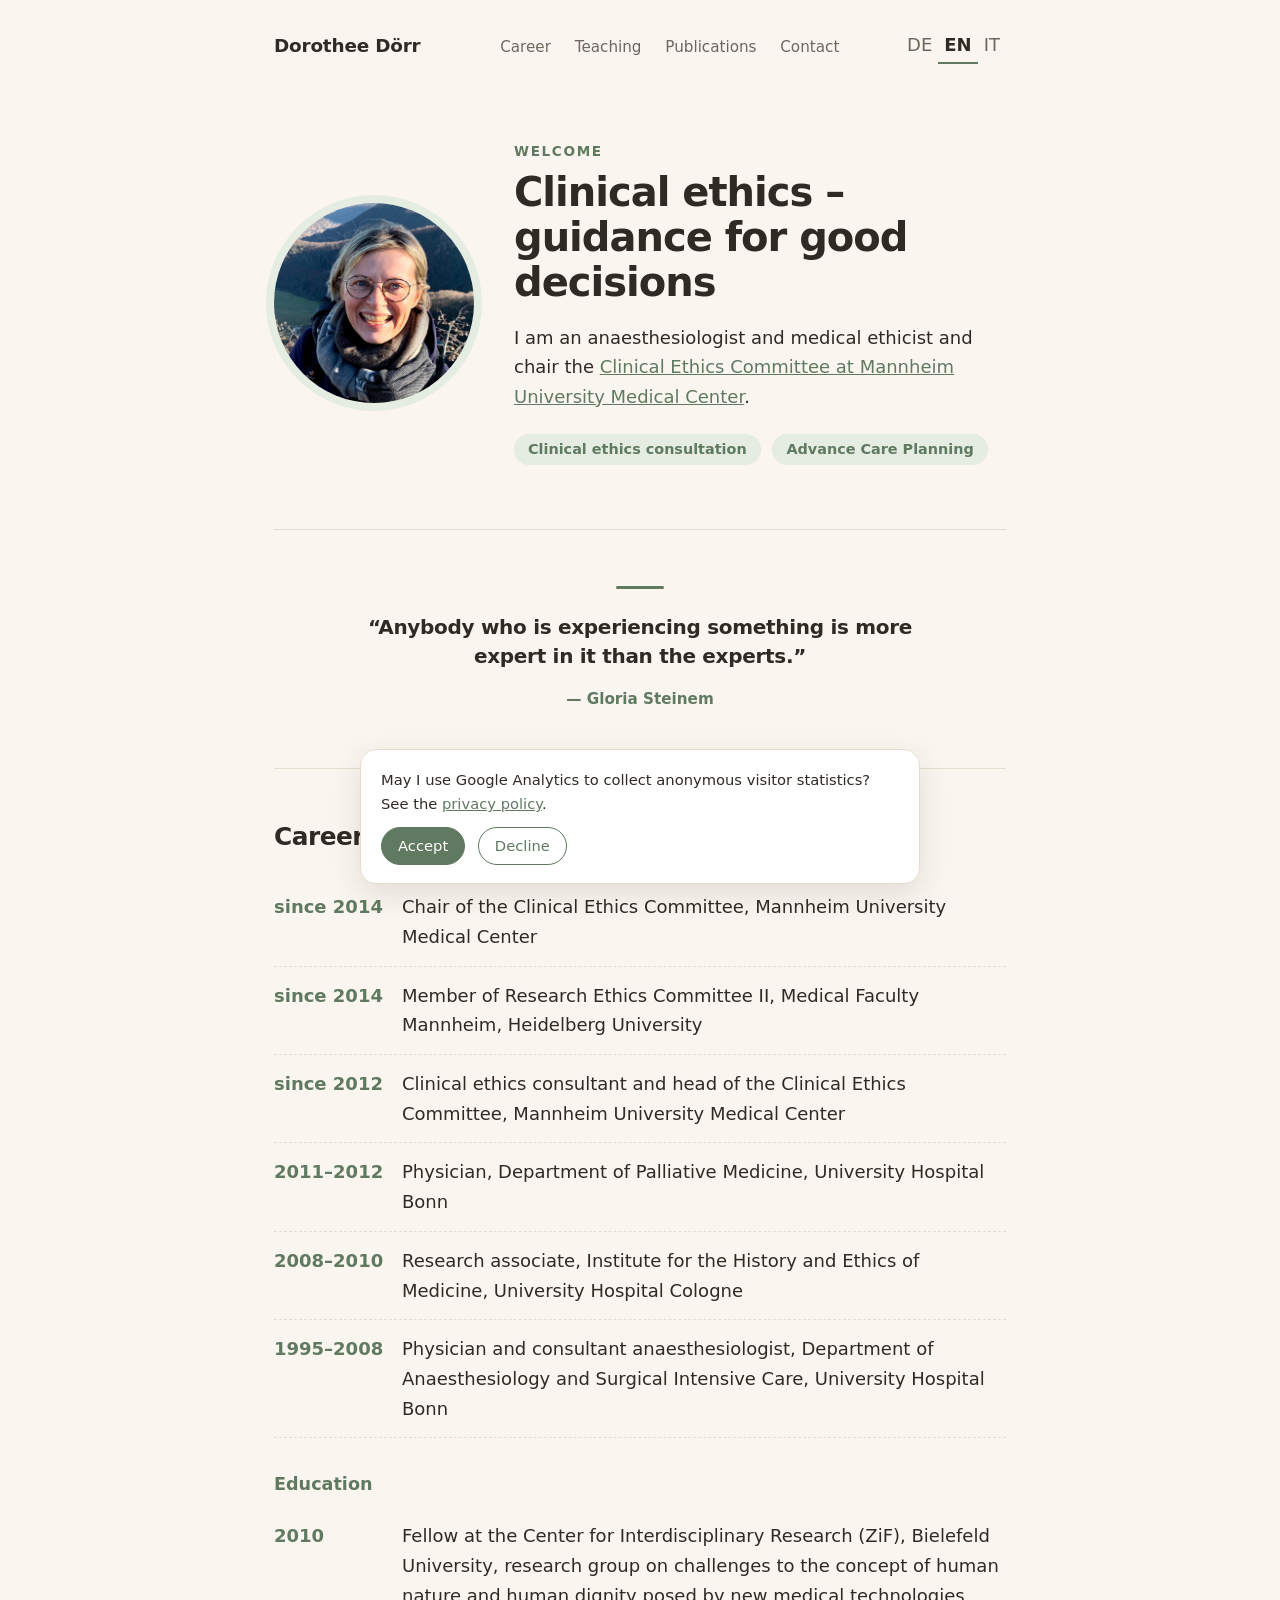
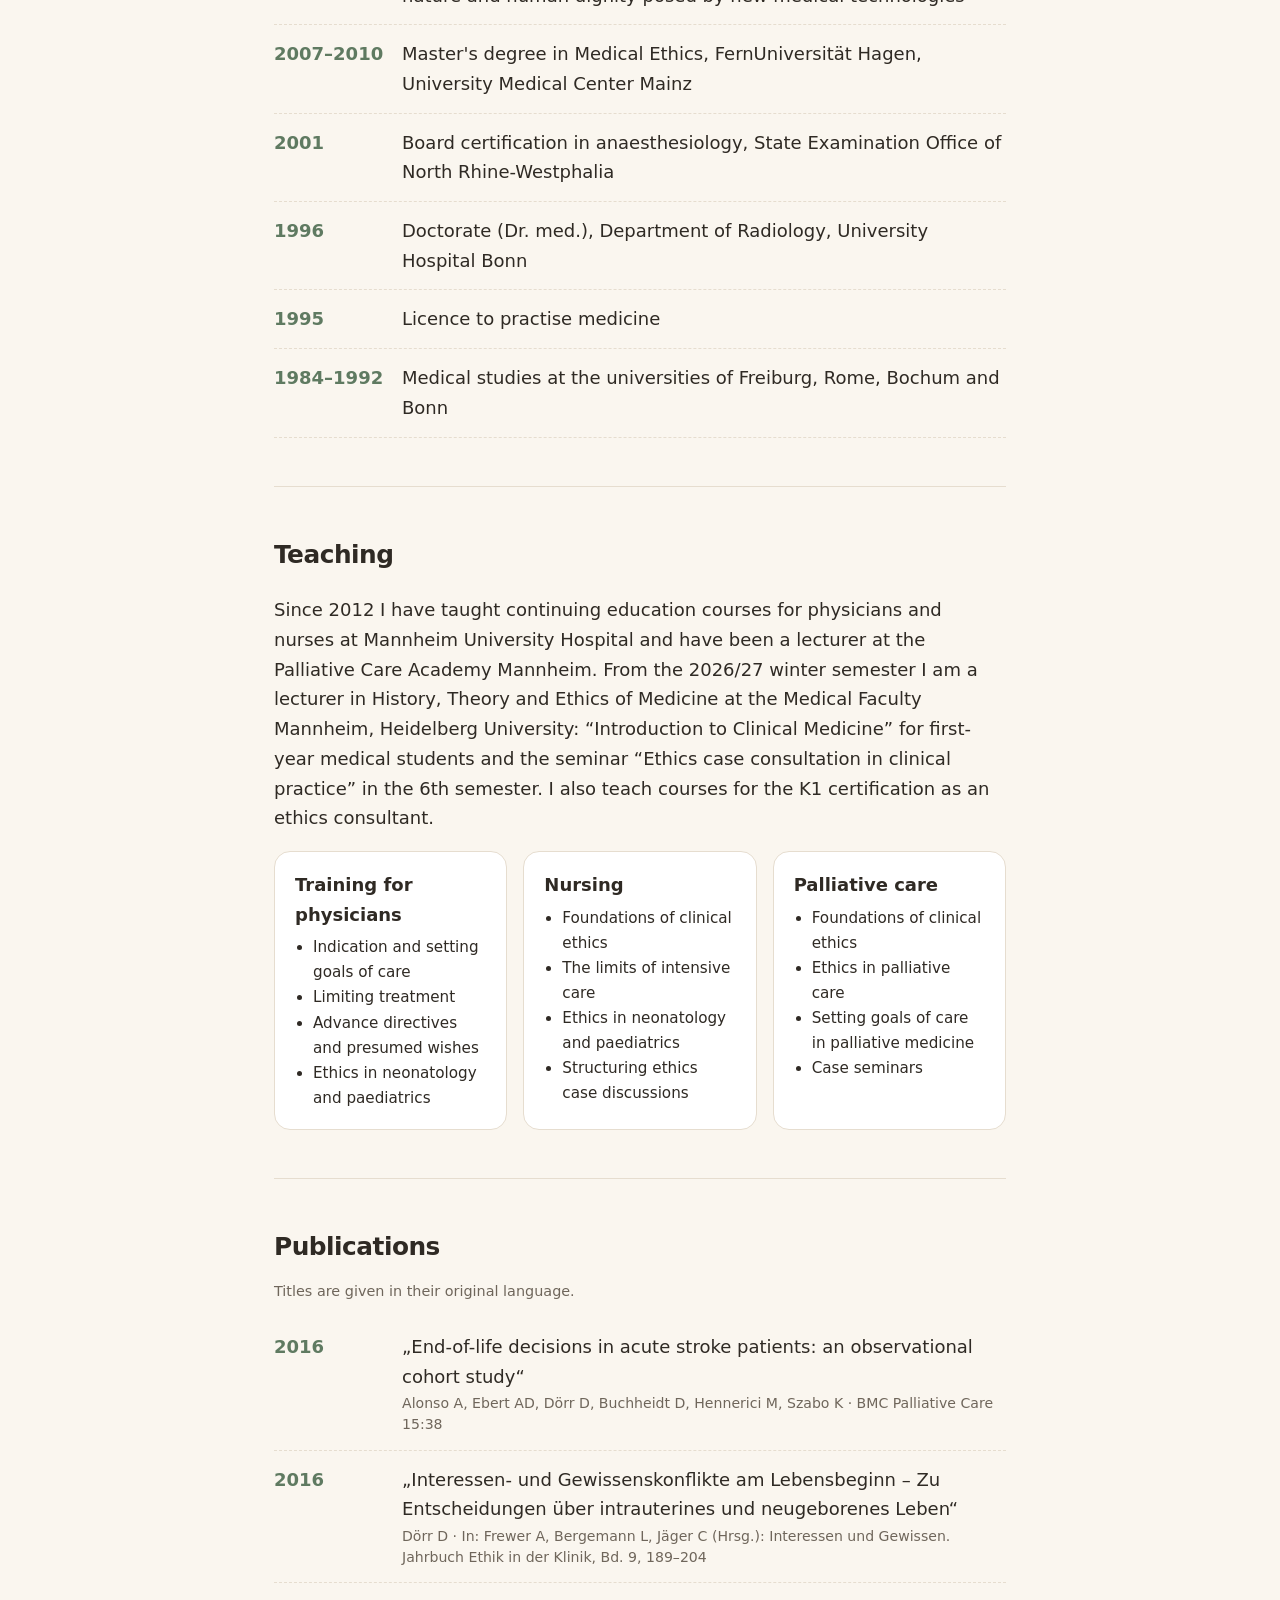
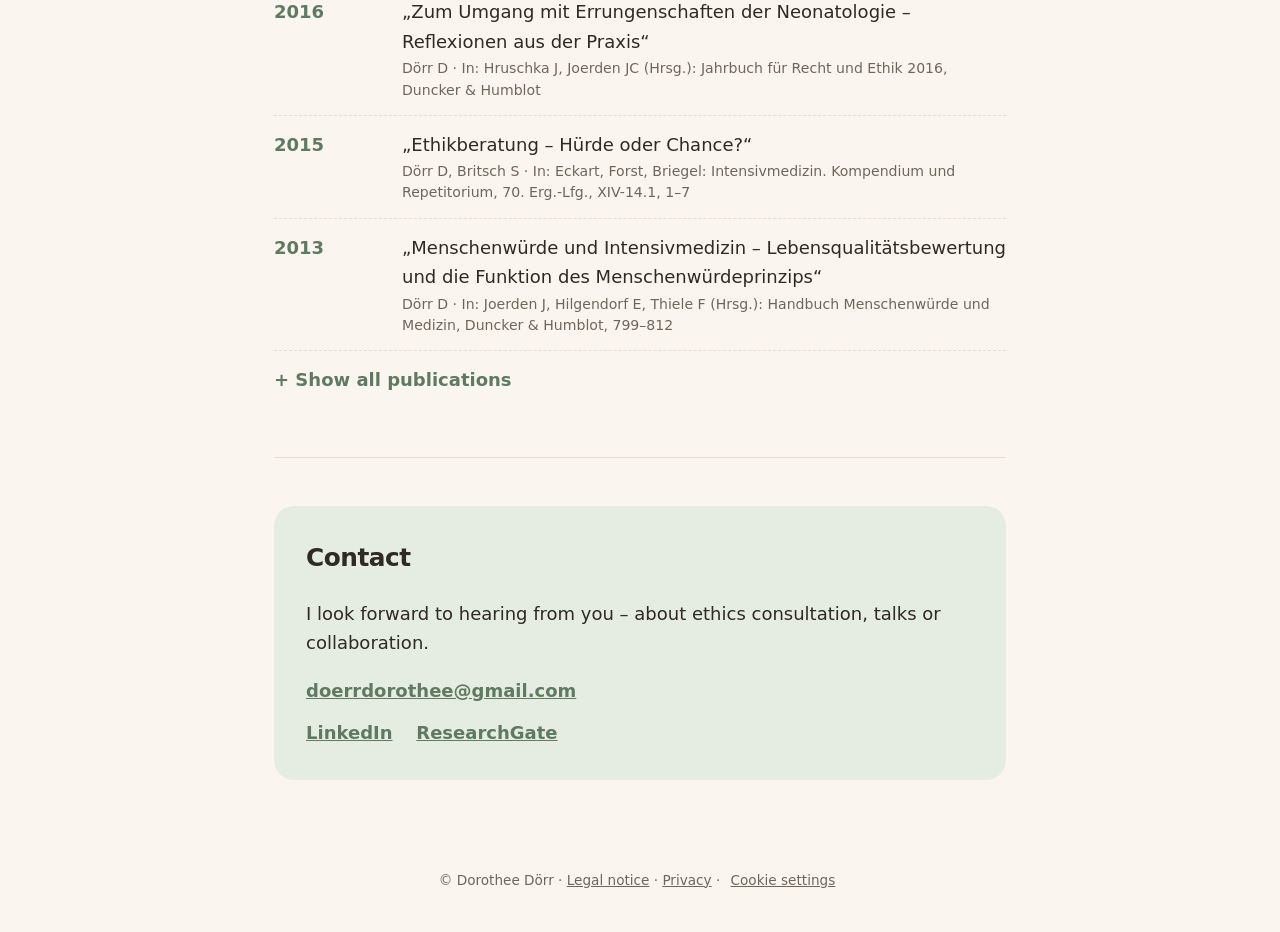
==== commit 0eecaabd: "Zitat: kleineres Schriftbild Co-Authored-By: Claude Opus 5.5 <noreply@anthropic.com>" ====
--- a/index.html
+++ b/index.html
@@ -8,7 +8,7 @@
   <title>Dorothee Dörr</title>
   <meta name="description" content="Dorothee Dörr – Anästhesistin und Medizinethikerin, Vorsitzende des Klinischen Ethikkomitees der Universitätsmedizin Mannheim.">
 
-  <link rel="stylesheet" href="css/style.css?v=2">
+  <link rel="stylesheet" href="css/style.css?v=5">
 </head>
 
 <body>
@@ -53,8 +53,6 @@
     <!-- Zitat -->
     <figure class="quote">
       <blockquote lang="en">“Anybody who is experiencing something is more expert in it than the experts.”</blockquote>
-      <p class="quote-translation l-de">Wer etwas erlebt, ist darin kundiger als die Expert:innen.</p>
-      <p class="quote-translation l-it">Chi vive un’esperienza ne sa più degli esperti.</p>
       <figcaption>— Gloria Steinem</figcaption>
     </figure>
 
--- a/css/style.css
+++ b/css/style.css
@@ -66,11 +66,10 @@
 
 /* Zitat */
 .quote { margin: 0; padding: 56px 0; border-top: 1px solid var(--line); text-align: center; }
-.quote blockquote { margin: 0 auto; max-width: 620px; font-size: 1.6rem; line-height: 1.35;
+.quote blockquote { margin: 0 auto; max-width: 560px; font-size: 1.25rem; line-height: 1.45;
   font-weight: 600; letter-spacing: -.015em; }
 .quote blockquote::before { content: ""; display: block; width: 48px; height: 3px; margin: 0 auto 24px;
   background: var(--sage); border-radius: 2px; }
-.quote-translation { margin: 14px auto 0; max-width: 560px; color: var(--muted); font-size: 1rem; font-style: italic; }
 .quote figcaption { margin-top: 16px; color: var(--sage); font-weight: 600; font-size: .95rem; }
 
 /* Abschnitte */
@@ -140,7 +139,7 @@
   .hero { grid-template-columns: 1fr; text-align: center; justify-items: center; }
   h1 { font-size: 2rem; }
   .quote { padding: 40px 0; }
-  .quote blockquote { font-size: 1.3rem; }
+  .quote blockquote { font-size: 1.1rem; }
   .list li { grid-template-columns: 1fr; gap: 0; }
   .contact { padding: 24px; }
 }
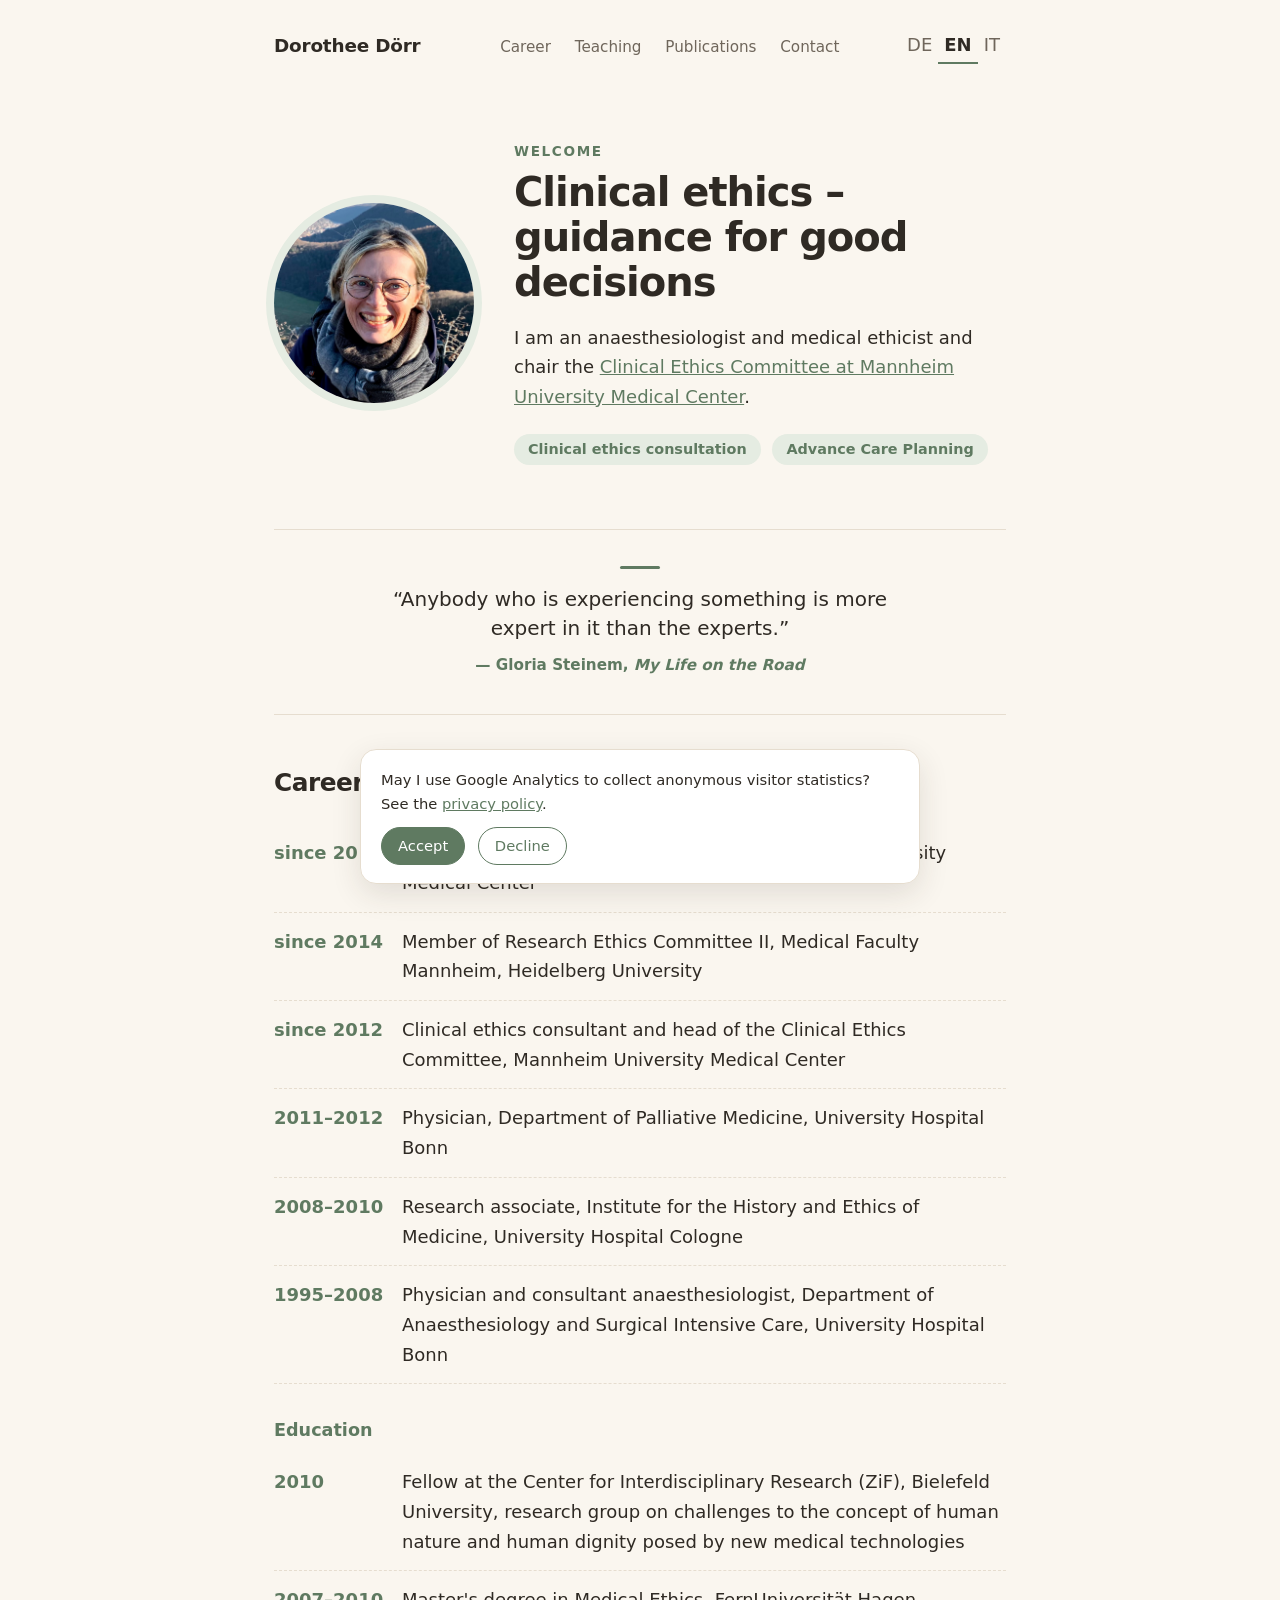
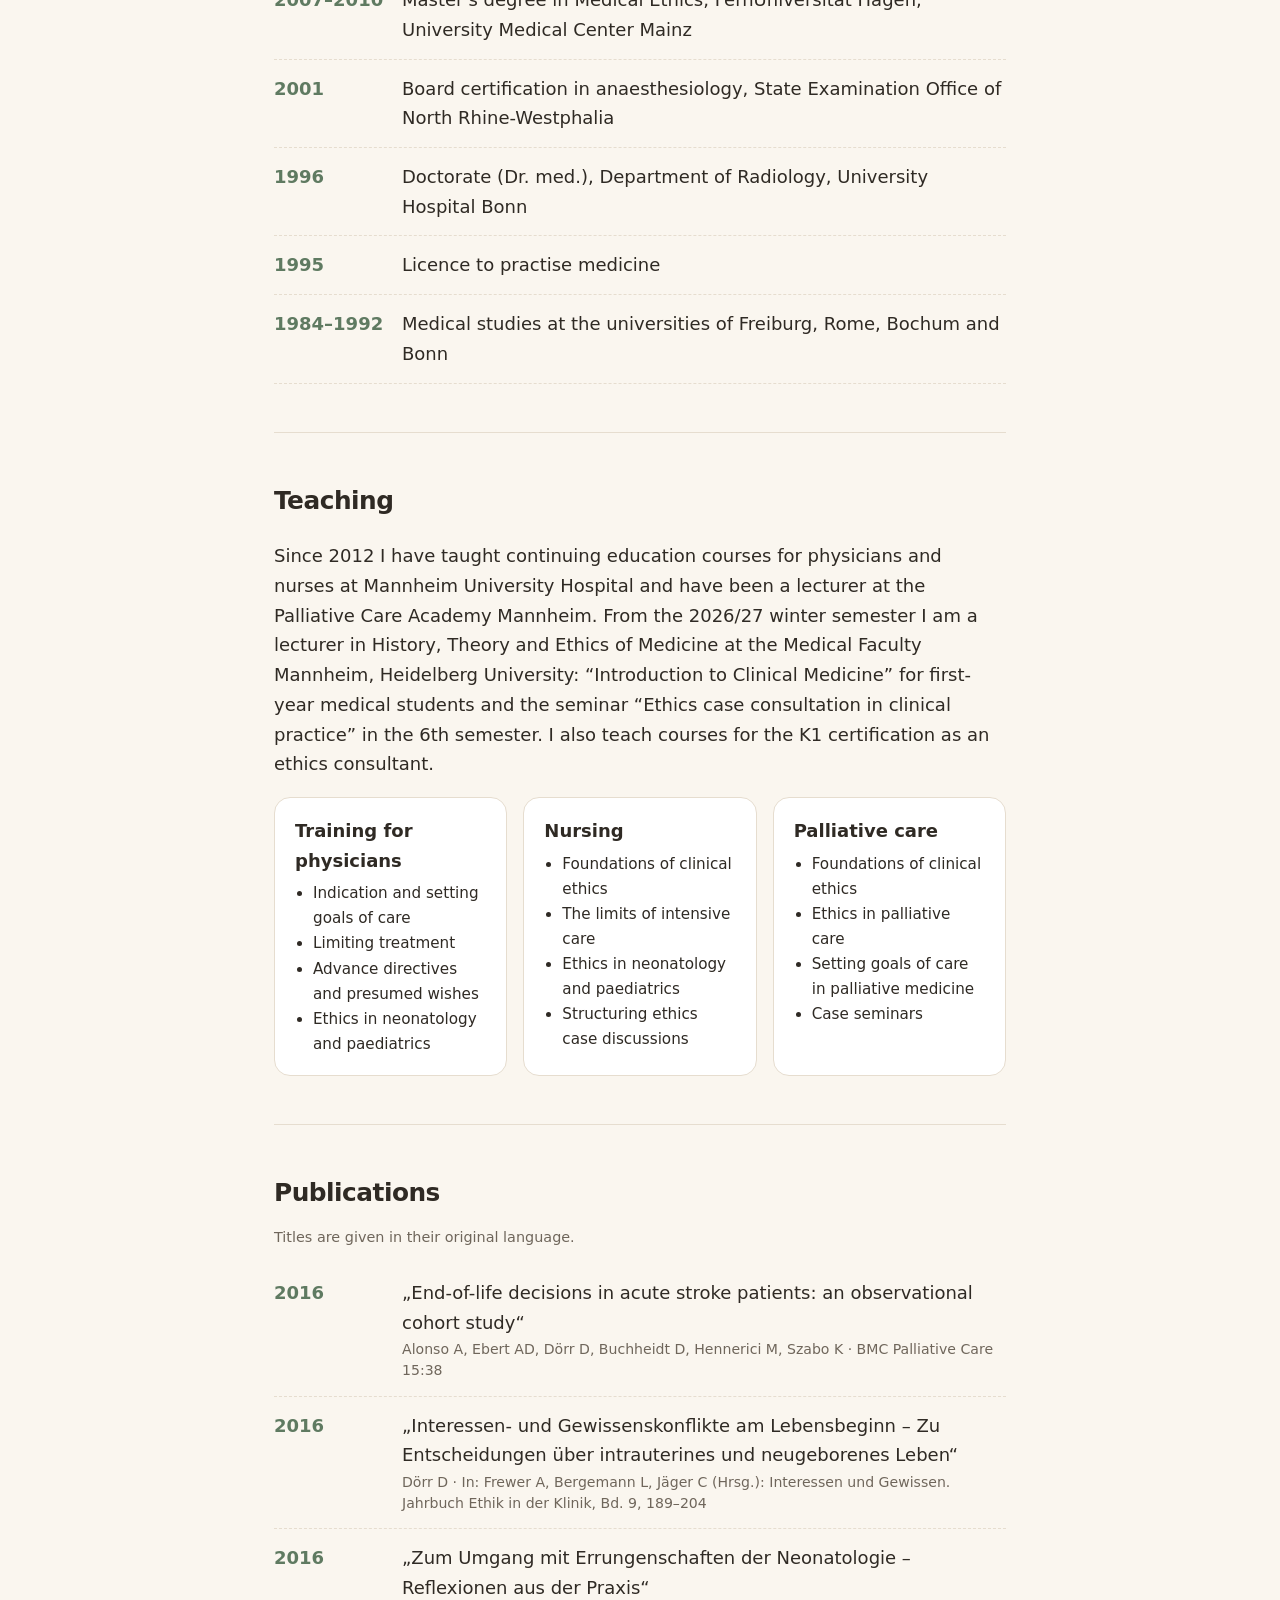
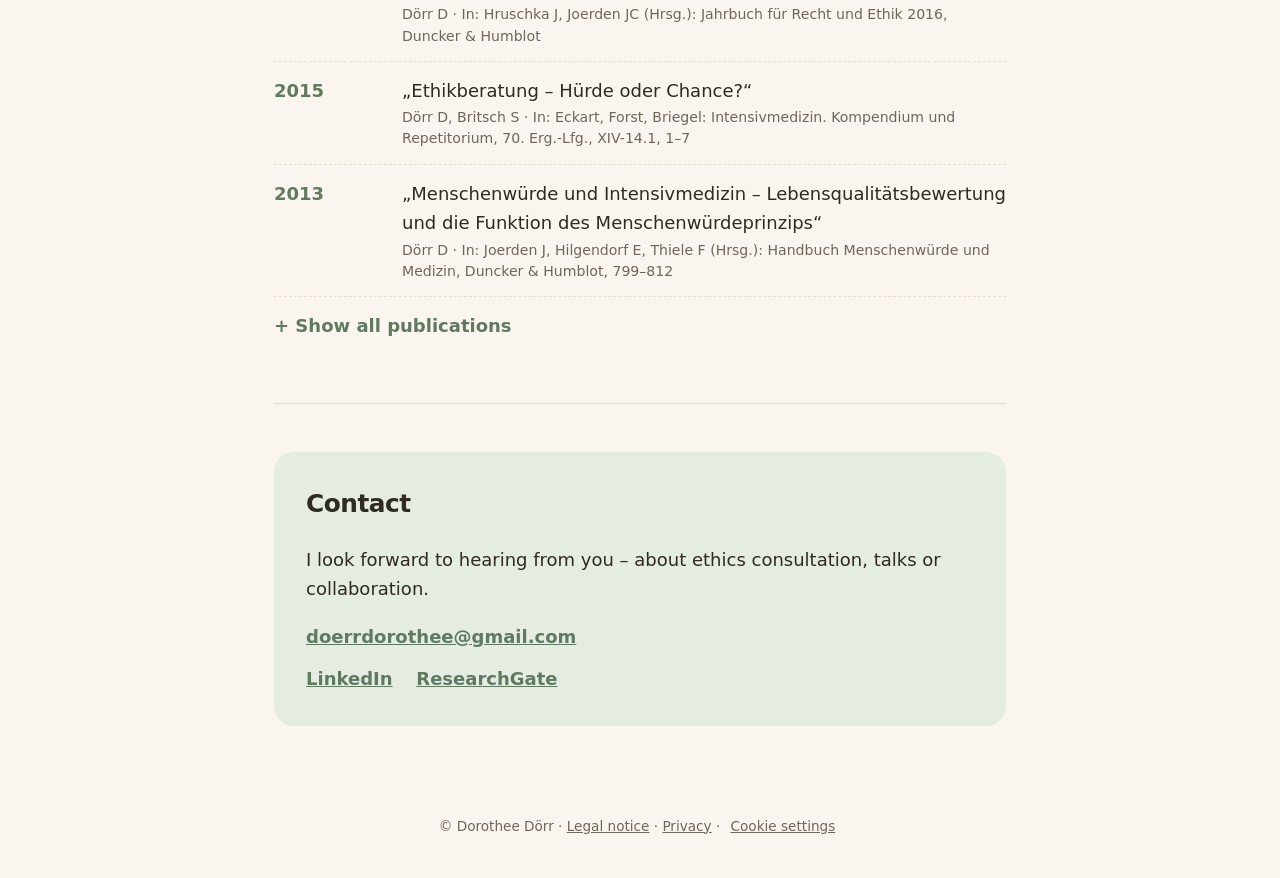
==== commit bba7247c: "Zitat: kompakter, normale Schrift, Quelle ergänzt Co-Authored-By: Claude Opus 5.5 <noreply@anthropic" ====
--- a/index.html
+++ b/index.html
@@ -8,7 +8,7 @@
   <title>Dorothee Dörr</title>
   <meta name="description" content="Dorothee Dörr – Anästhesistin und Medizinethikerin, Vorsitzende des Klinischen Ethikkomitees der Universitätsmedizin Mannheim.">
 
-  <link rel="stylesheet" href="css/style.css?v=5">
+  <link rel="stylesheet" href="css/style.css?v=6">
 </head>
 
 <body>
@@ -53,7 +53,7 @@
     <!-- Zitat -->
     <figure class="quote">
       <blockquote lang="en">“Anybody who is experiencing something is more expert in it than the experts.”</blockquote>
-      <figcaption>— Gloria Steinem</figcaption>
+      <figcaption>— Gloria Steinem, <cite>My Life on the Road</cite></figcaption>
     </figure>
 
     <!-- Werdegang -->
--- a/css/style.css
+++ b/css/style.css
@@ -65,12 +65,12 @@
   padding: 4px 14px; margin: 4px 6px 0 0; font-size: .9rem; font-weight: 600; }
 
 /* Zitat */
-.quote { margin: 0; padding: 56px 0; border-top: 1px solid var(--line); text-align: center; }
+.quote { margin: 0; padding: 36px 0; border-top: 1px solid var(--line); text-align: center; }
 .quote blockquote { margin: 0 auto; max-width: 560px; font-size: 1.25rem; line-height: 1.45;
-  font-weight: 600; letter-spacing: -.015em; }
-.quote blockquote::before { content: ""; display: block; width: 48px; height: 3px; margin: 0 auto 24px;
+  font-weight: 400; }
+.quote blockquote::before { content: ""; display: block; width: 40px; height: 3px; margin: 0 auto 16px;
   background: var(--sage); border-radius: 2px; }
-.quote figcaption { margin-top: 16px; color: var(--sage); font-weight: 600; font-size: .95rem; }
+.quote figcaption { margin-top: 10px; color: var(--sage); font-weight: 600; font-size: .95rem; }
 
 /* Abschnitte */
 section { padding: 48px 0; border-top: 1px solid var(--line); }
@@ -138,7 +138,7 @@
   nav a + a { border-top: 1px solid var(--line); }
   .hero { grid-template-columns: 1fr; text-align: center; justify-items: center; }
   h1 { font-size: 2rem; }
-  .quote { padding: 40px 0; }
+  .quote { padding: 28px 0; }
   .quote blockquote { font-size: 1.1rem; }
   .list li { grid-template-columns: 1fr; gap: 0; }
   .contact { padding: 24px; }
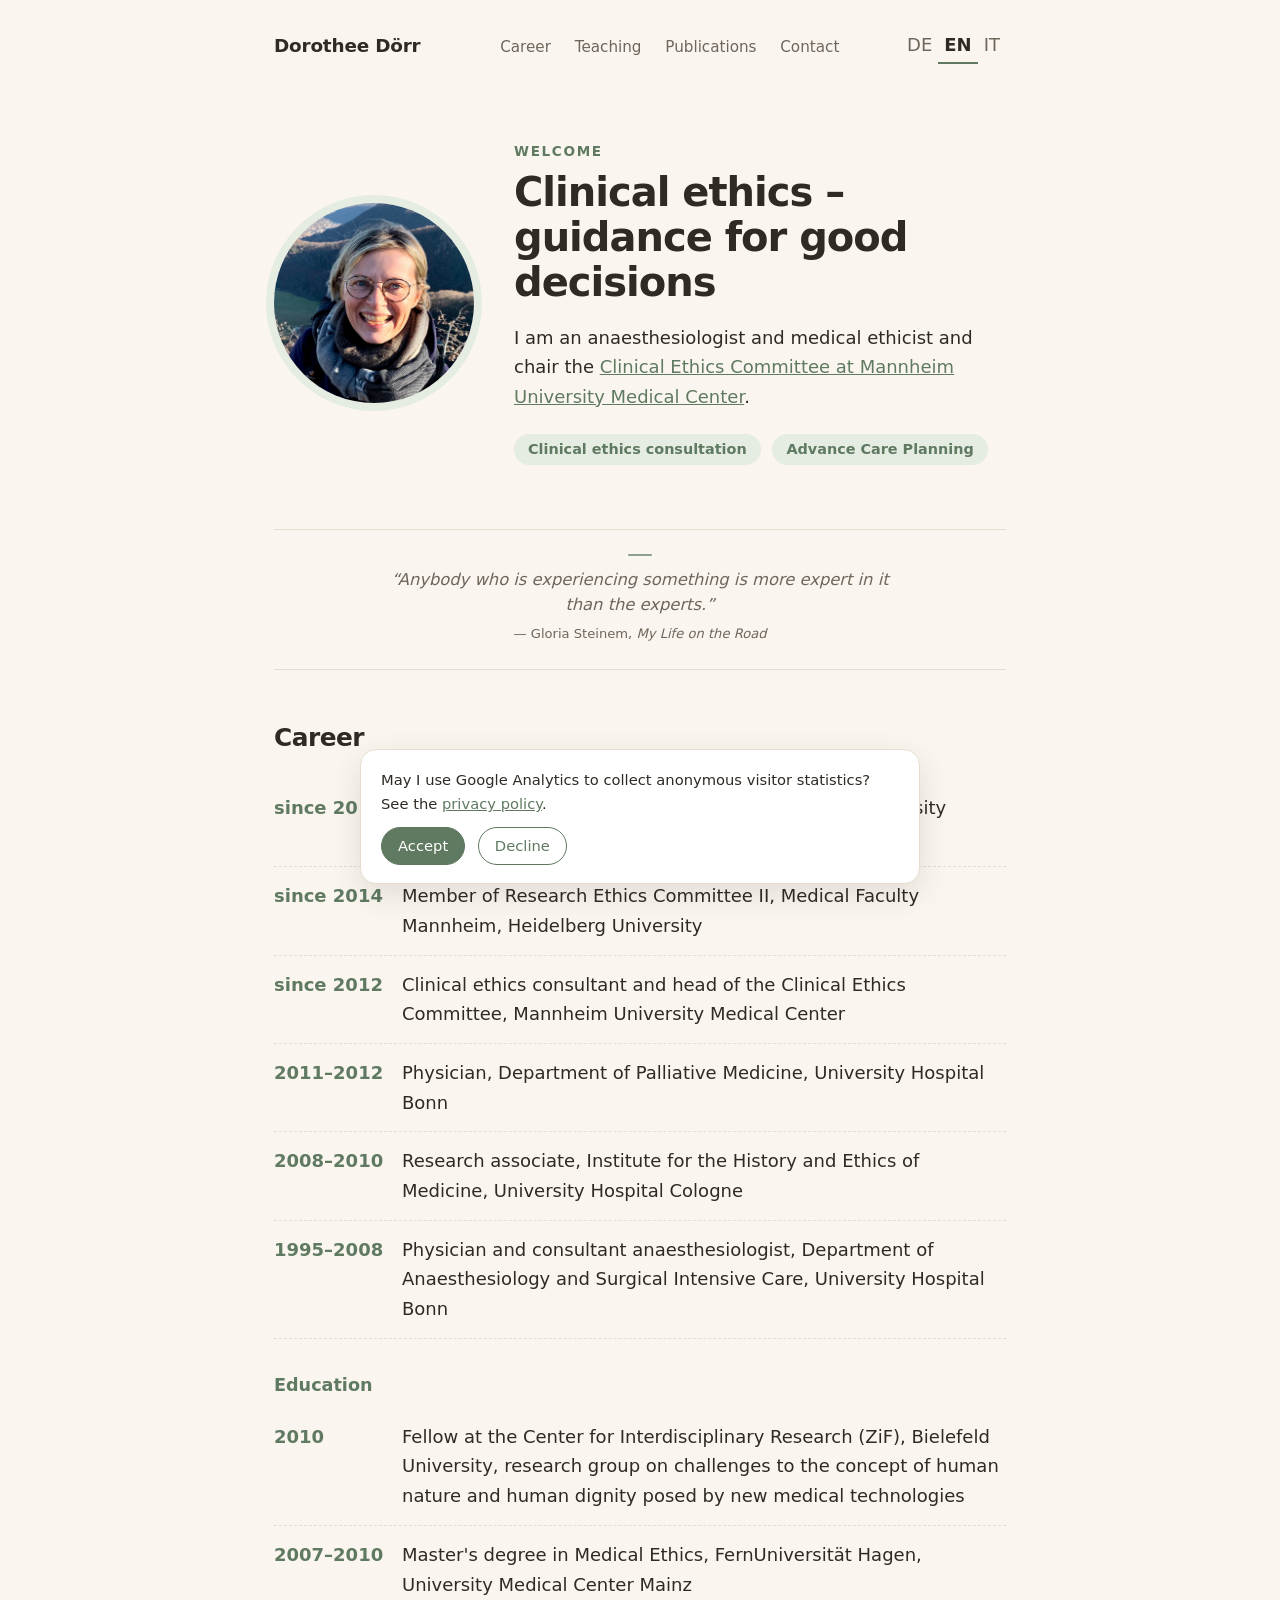
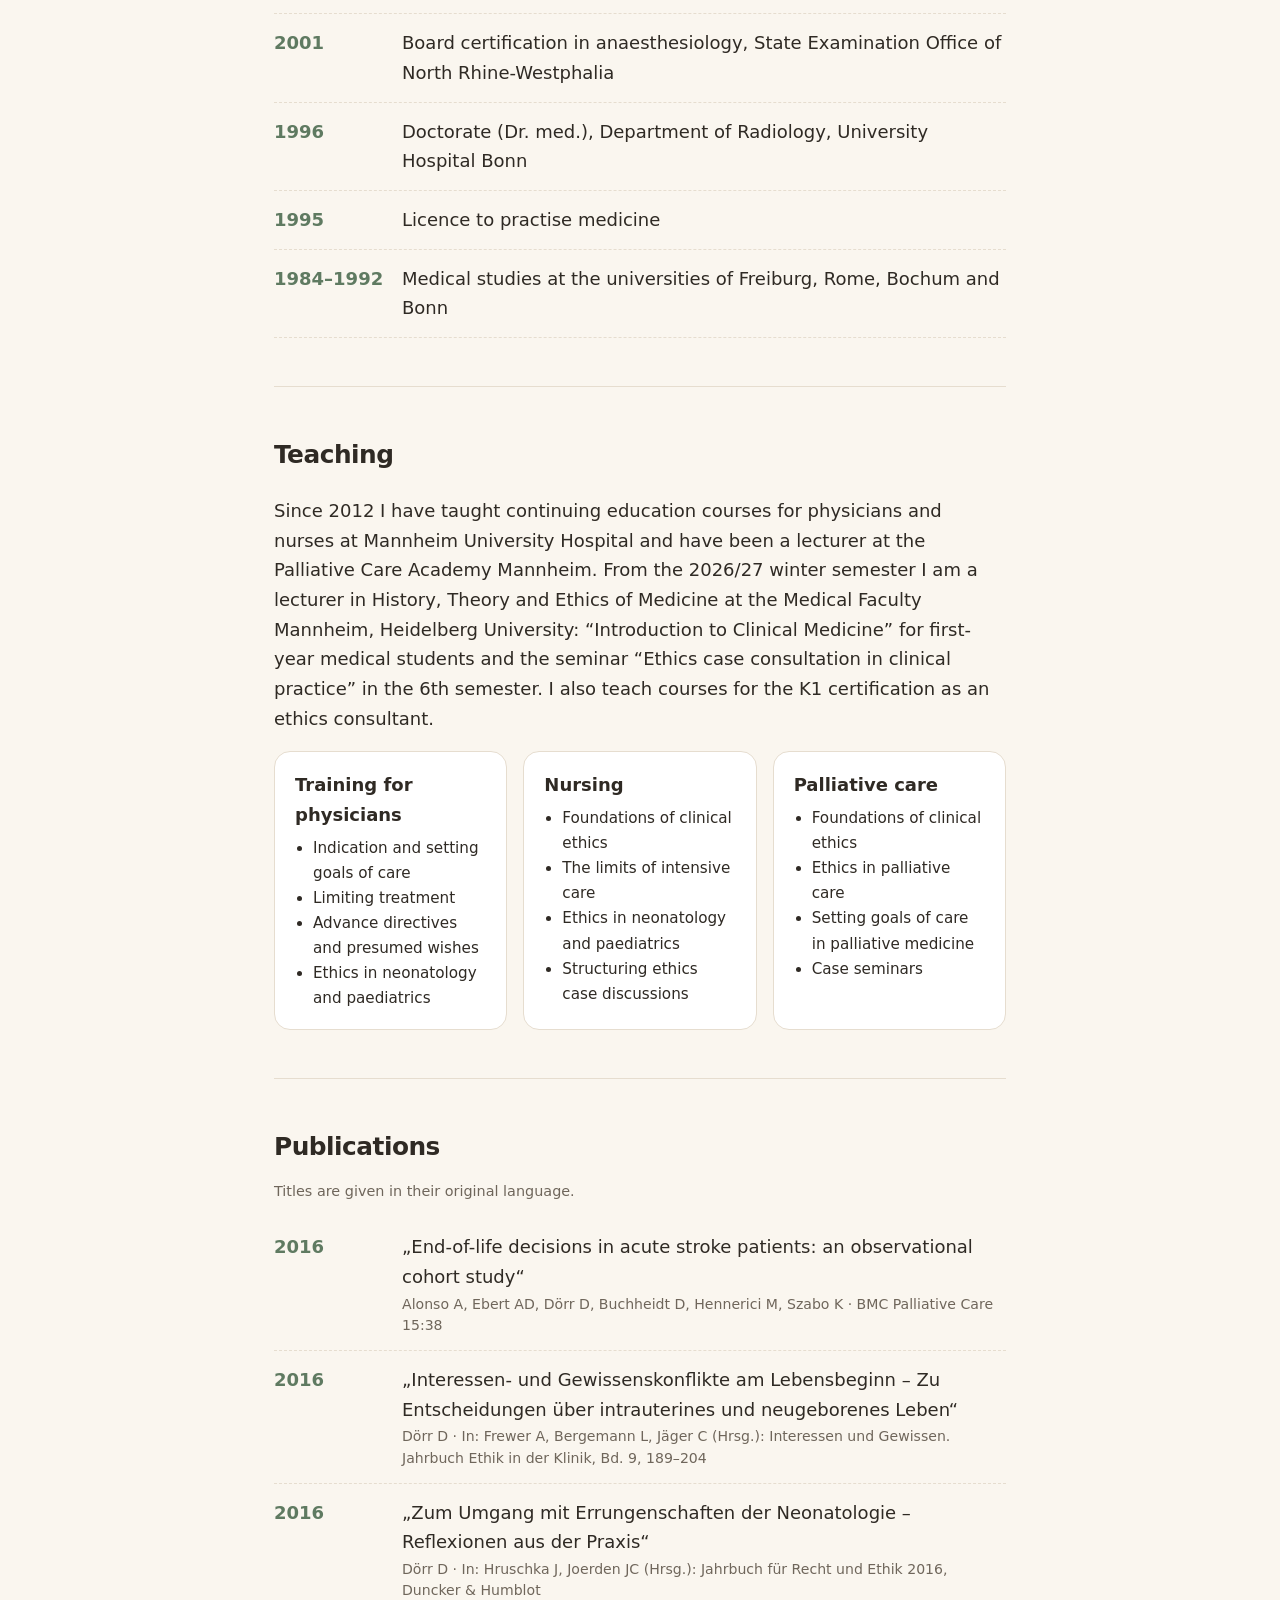
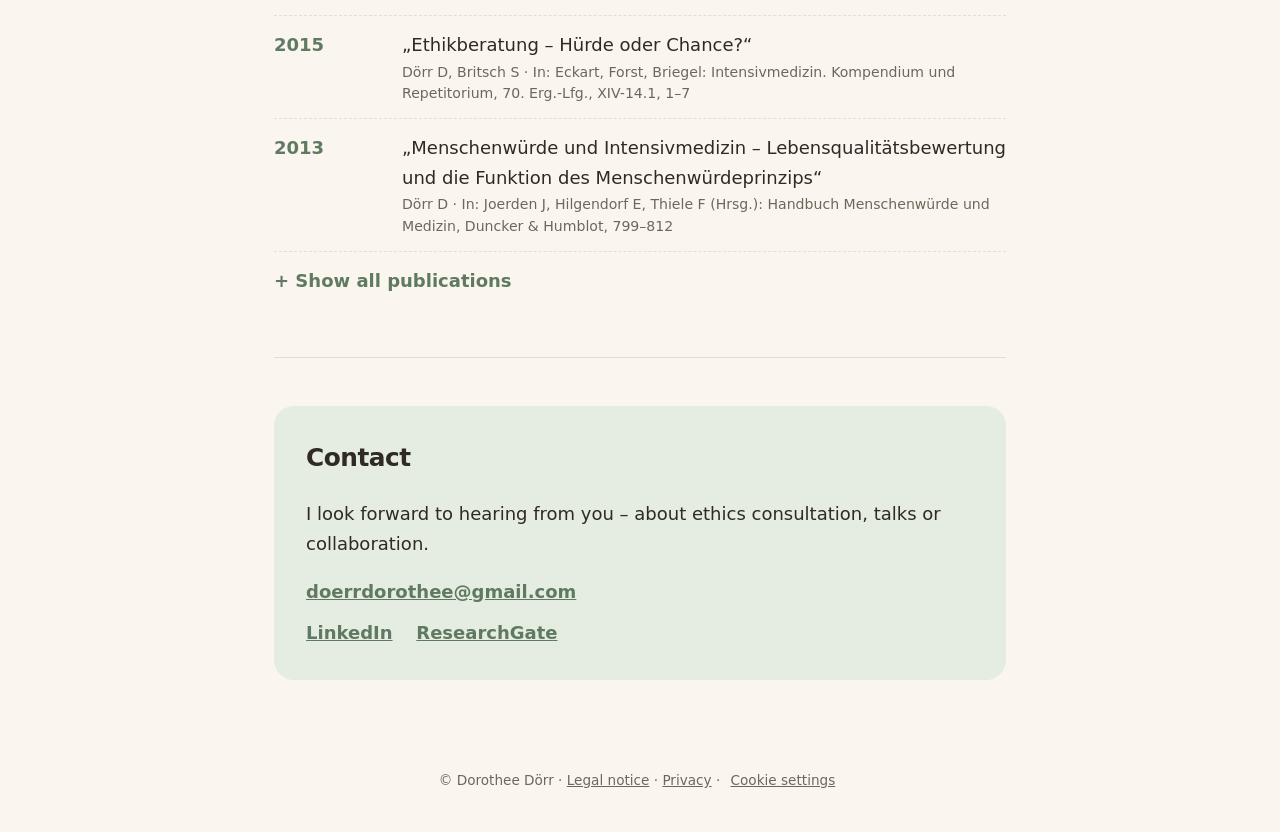
==== commit 7357e75a: "Zitat: kleiner und unauffälliger Co-Authored-By: Claude Opus 5.5 <noreply@anthropic.com>" ====
--- a/index.html
+++ b/index.html
@@ -8,7 +8,7 @@
   <title>Dorothee Dörr</title>
   <meta name="description" content="Dorothee Dörr – Anästhesistin und Medizinethikerin, Vorsitzende des Klinischen Ethikkomitees der Universitätsmedizin Mannheim.">
 
-  <link rel="stylesheet" href="css/style.css?v=6">
+  <link rel="stylesheet" href="css/style.css?v=7">
 </head>
 
 <body>
--- a/css/style.css
+++ b/css/style.css
@@ -65,12 +65,12 @@
   padding: 4px 14px; margin: 4px 6px 0 0; font-size: .9rem; font-weight: 600; }
 
 /* Zitat */
-.quote { margin: 0; padding: 36px 0; border-top: 1px solid var(--line); text-align: center; }
-.quote blockquote { margin: 0 auto; max-width: 560px; font-size: 1.25rem; line-height: 1.45;
-  font-weight: 400; }
-.quote blockquote::before { content: ""; display: block; width: 40px; height: 3px; margin: 0 auto 16px;
-  background: var(--sage); border-radius: 2px; }
-.quote figcaption { margin-top: 10px; color: var(--sage); font-weight: 600; font-size: .95rem; }
+.quote { margin: 0; padding: 24px 0; border-top: 1px solid var(--line); text-align: center; }
+.quote blockquote { margin: 0 auto; max-width: 520px; font-size: 1.02rem; line-height: 1.5;
+  font-style: italic; color: var(--muted); }
+.quote blockquote::before { content: ""; display: block; width: 24px; height: 2px; margin: 0 auto 12px;
+  background: var(--sage); border-radius: 2px; opacity: .7; }
+.quote figcaption { margin-top: 6px; color: var(--muted); font-size: .82rem; }
 
 /* Abschnitte */
 section { padding: 48px 0; border-top: 1px solid var(--line); }
@@ -138,8 +138,8 @@
   nav a + a { border-top: 1px solid var(--line); }
   .hero { grid-template-columns: 1fr; text-align: center; justify-items: center; }
   h1 { font-size: 2rem; }
-  .quote { padding: 28px 0; }
-  .quote blockquote { font-size: 1.1rem; }
+  .quote { padding: 20px 0; }
+  .quote blockquote { font-size: .98rem; }
   .list li { grid-template-columns: 1fr; gap: 0; }
   .contact { padding: 24px; }
 }
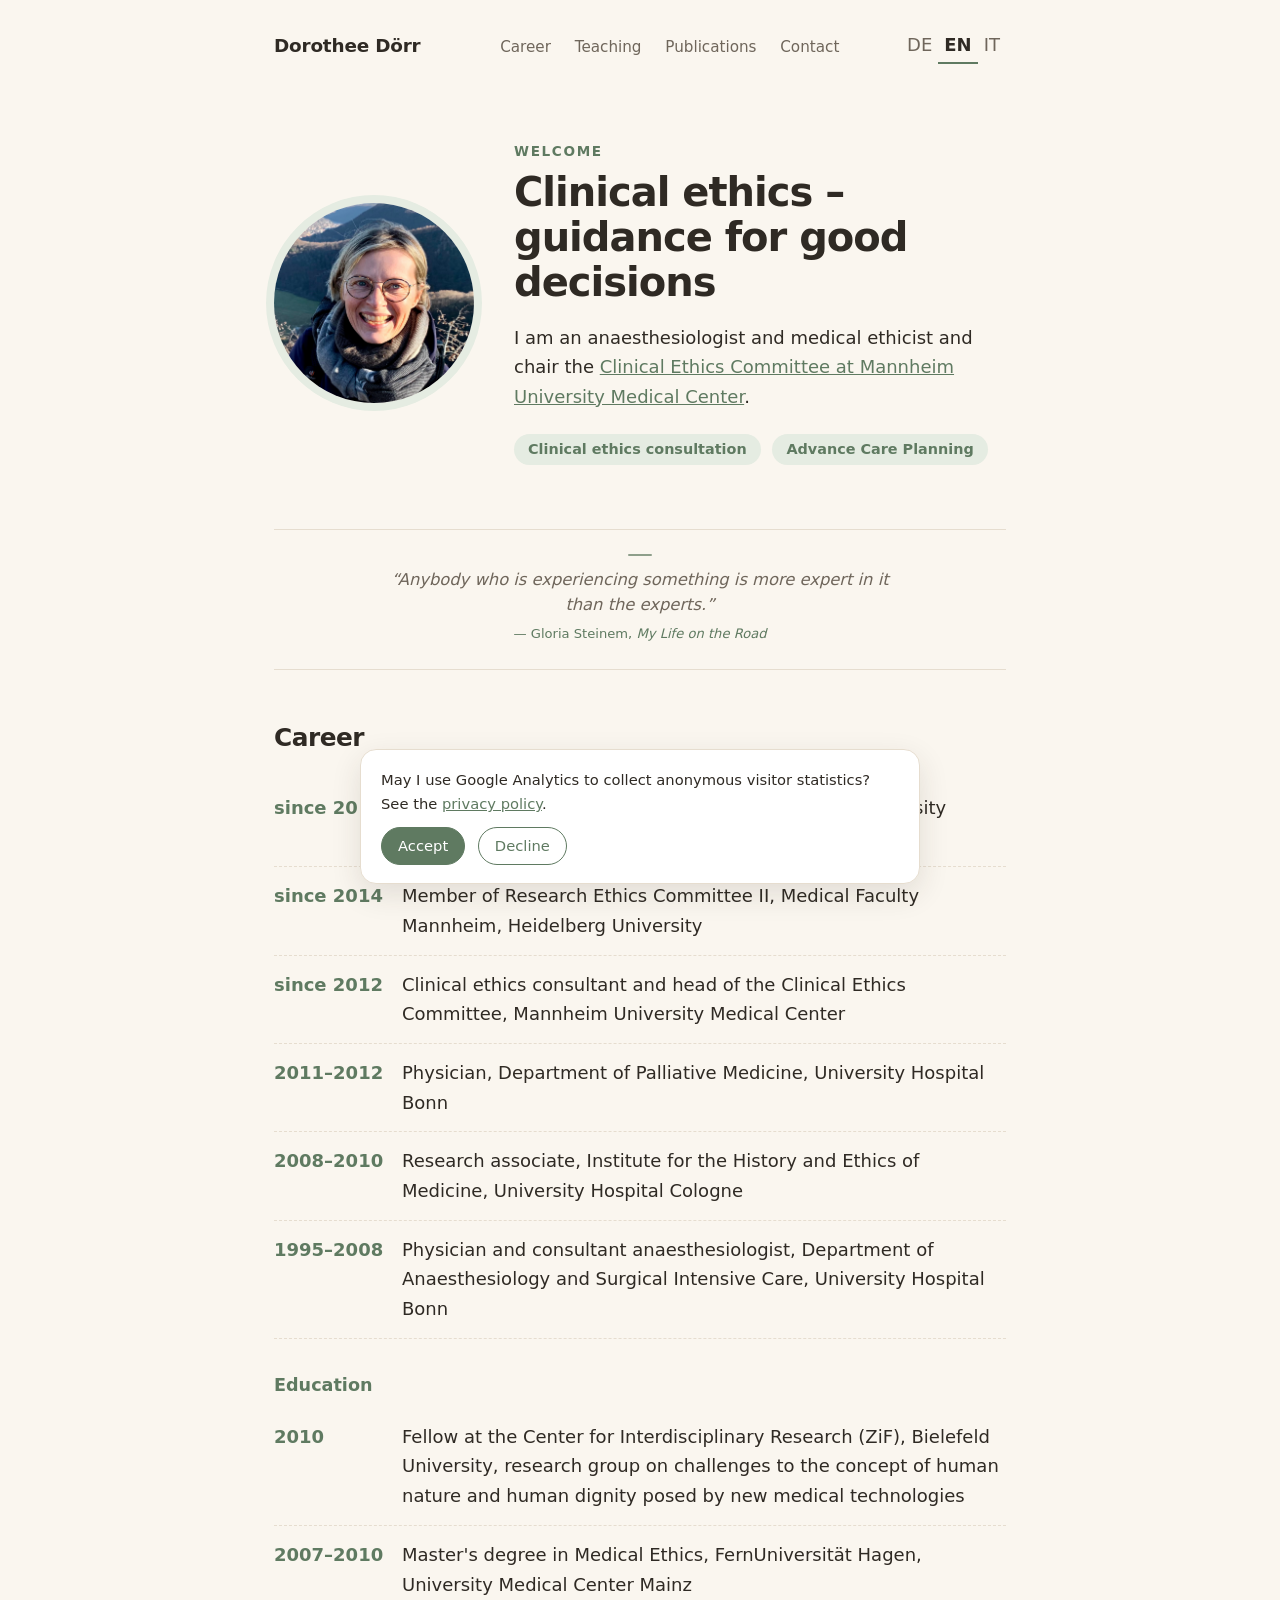
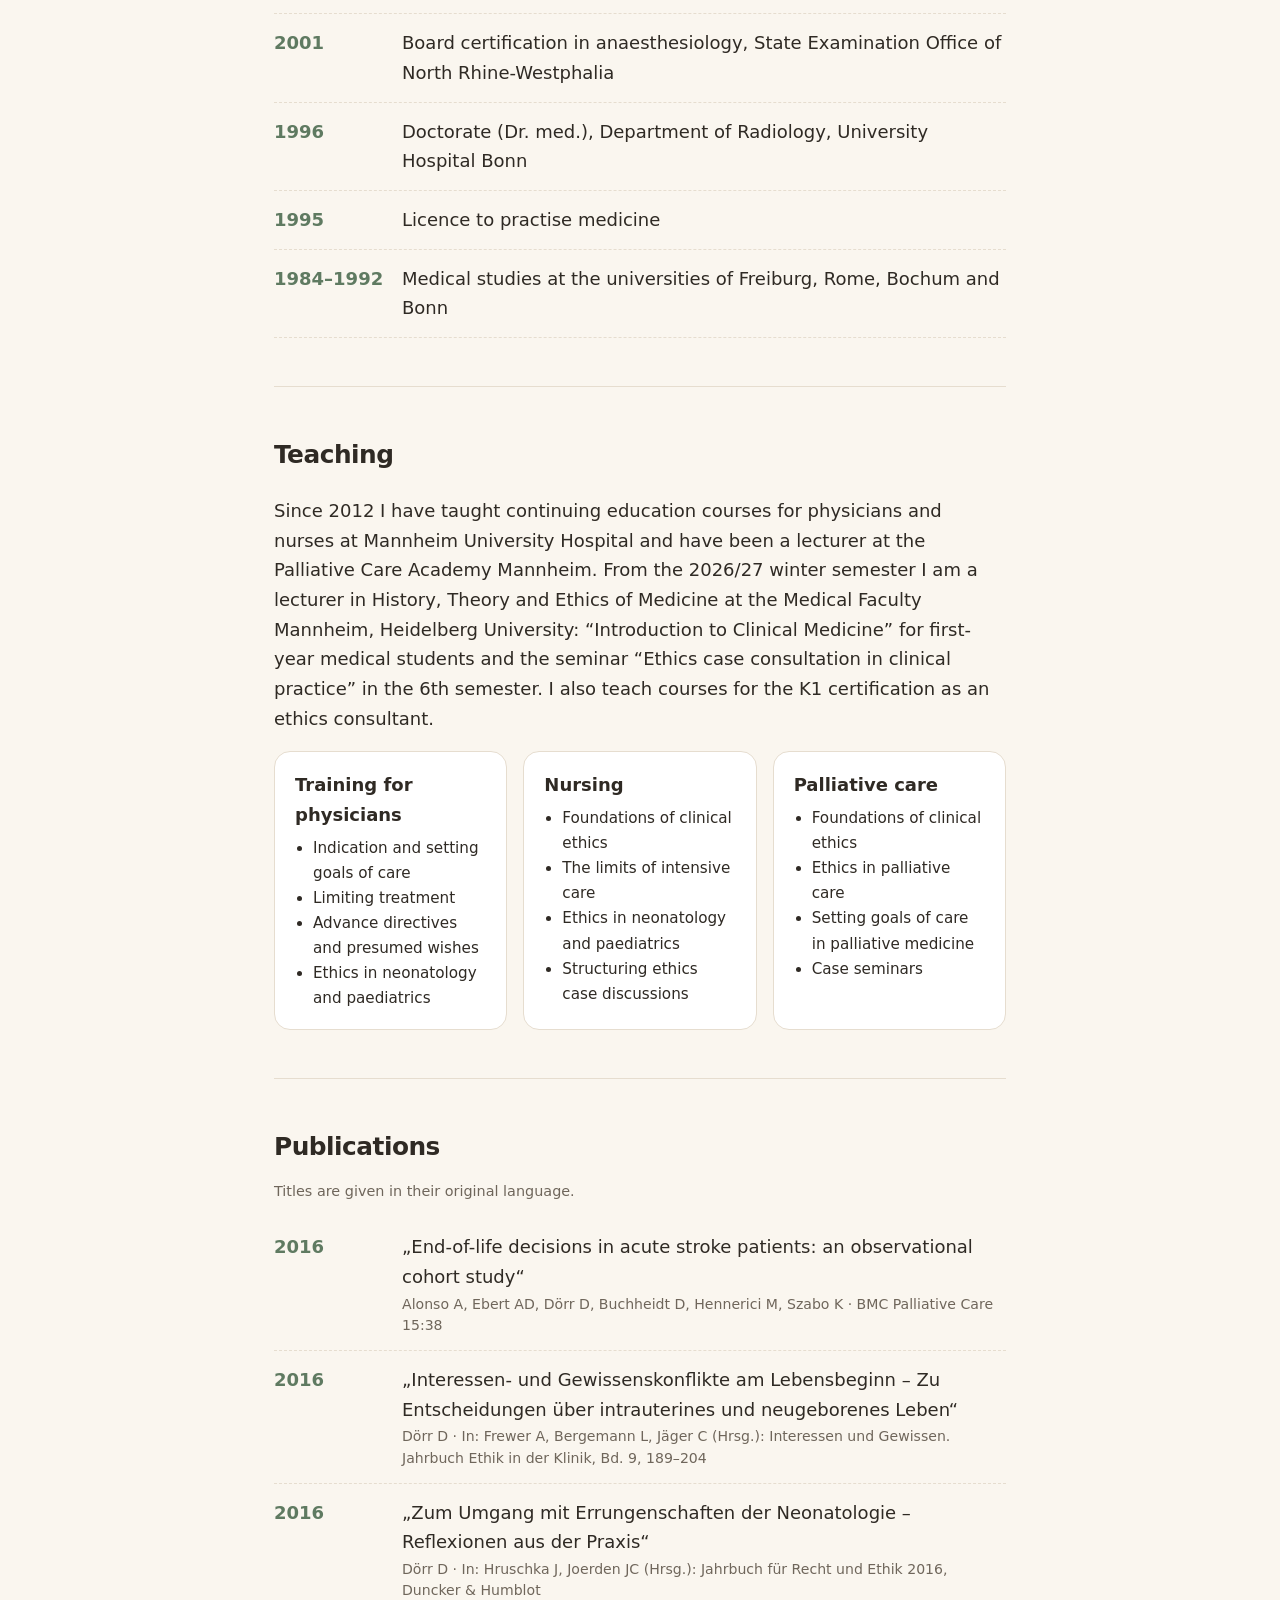
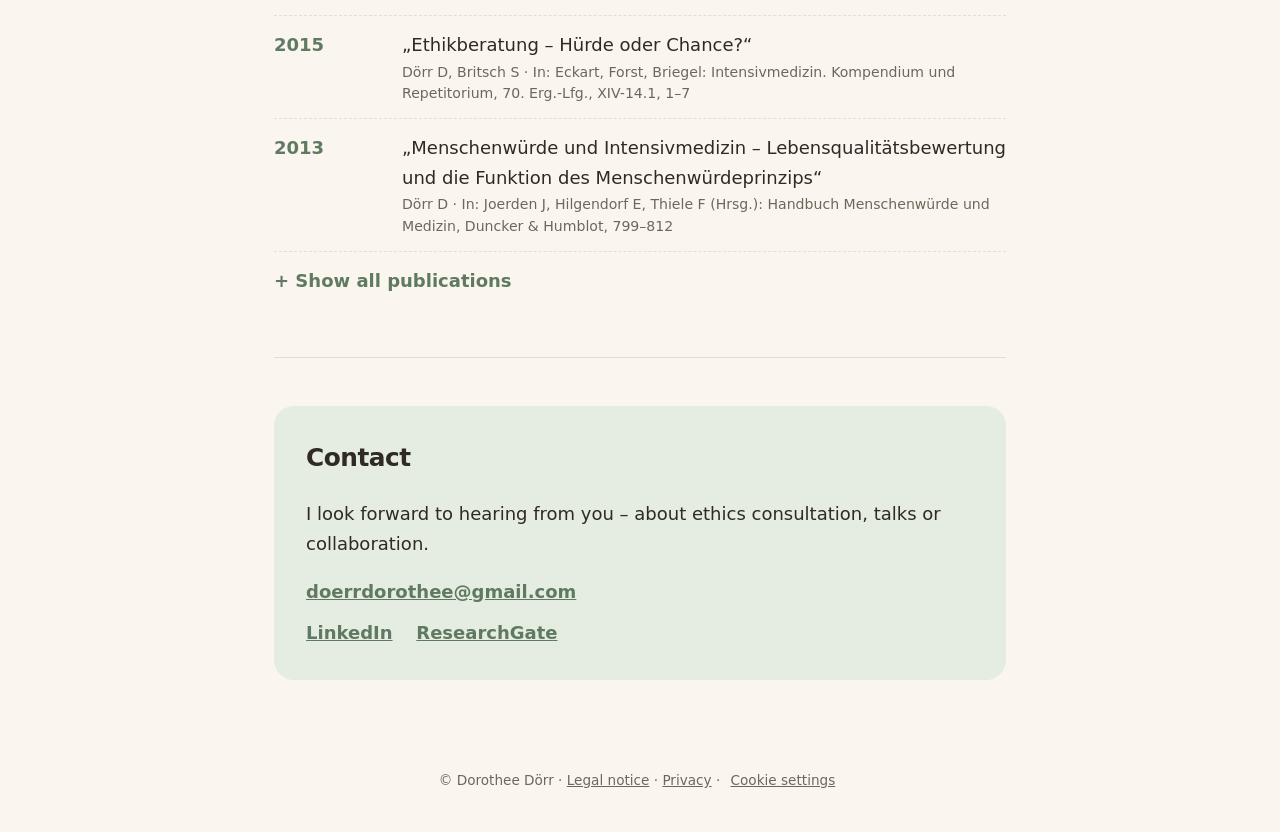
==== commit de517159: "Zitat: Quelle wieder in Grün Co-Authored-By: Claude Opus 5.5 <noreply@anthropic.com>" ====
--- a/index.html
+++ b/index.html
@@ -8,7 +8,7 @@
   <title>Dorothee Dörr</title>
   <meta name="description" content="Dorothee Dörr – Anästhesistin und Medizinethikerin, Vorsitzende des Klinischen Ethikkomitees der Universitätsmedizin Mannheim.">
 
-  <link rel="stylesheet" href="css/style.css?v=7">
+  <link rel="stylesheet" href="css/style.css?v=8">
 </head>
 
 <body>
--- a/css/style.css
+++ b/css/style.css
@@ -70,7 +70,7 @@
   font-style: italic; color: var(--muted); }
 .quote blockquote::before { content: ""; display: block; width: 24px; height: 2px; margin: 0 auto 12px;
   background: var(--sage); border-radius: 2px; opacity: .7; }
-.quote figcaption { margin-top: 6px; color: var(--muted); font-size: .82rem; }
+.quote figcaption { margin-top: 6px; color: var(--sage); font-size: .82rem; }
 
 /* Abschnitte */
 section { padding: 48px 0; border-top: 1px solid var(--line); }
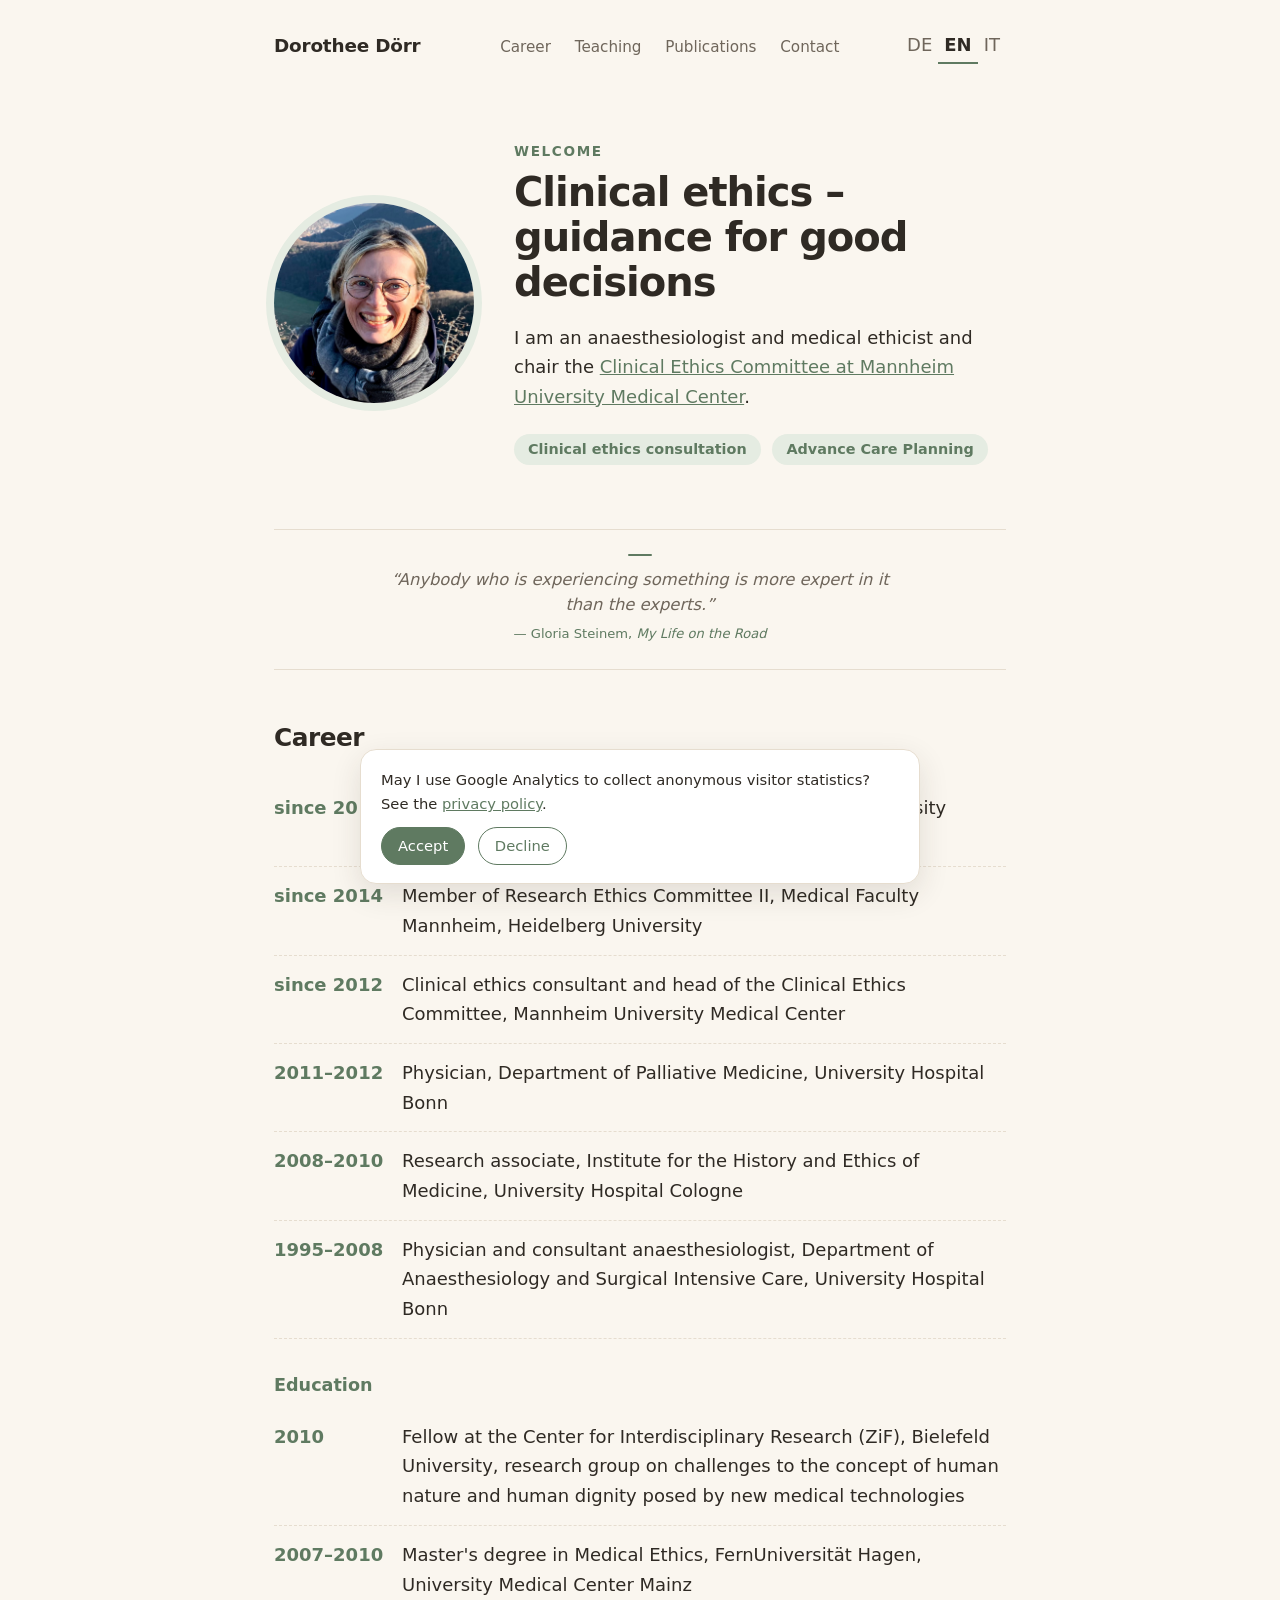
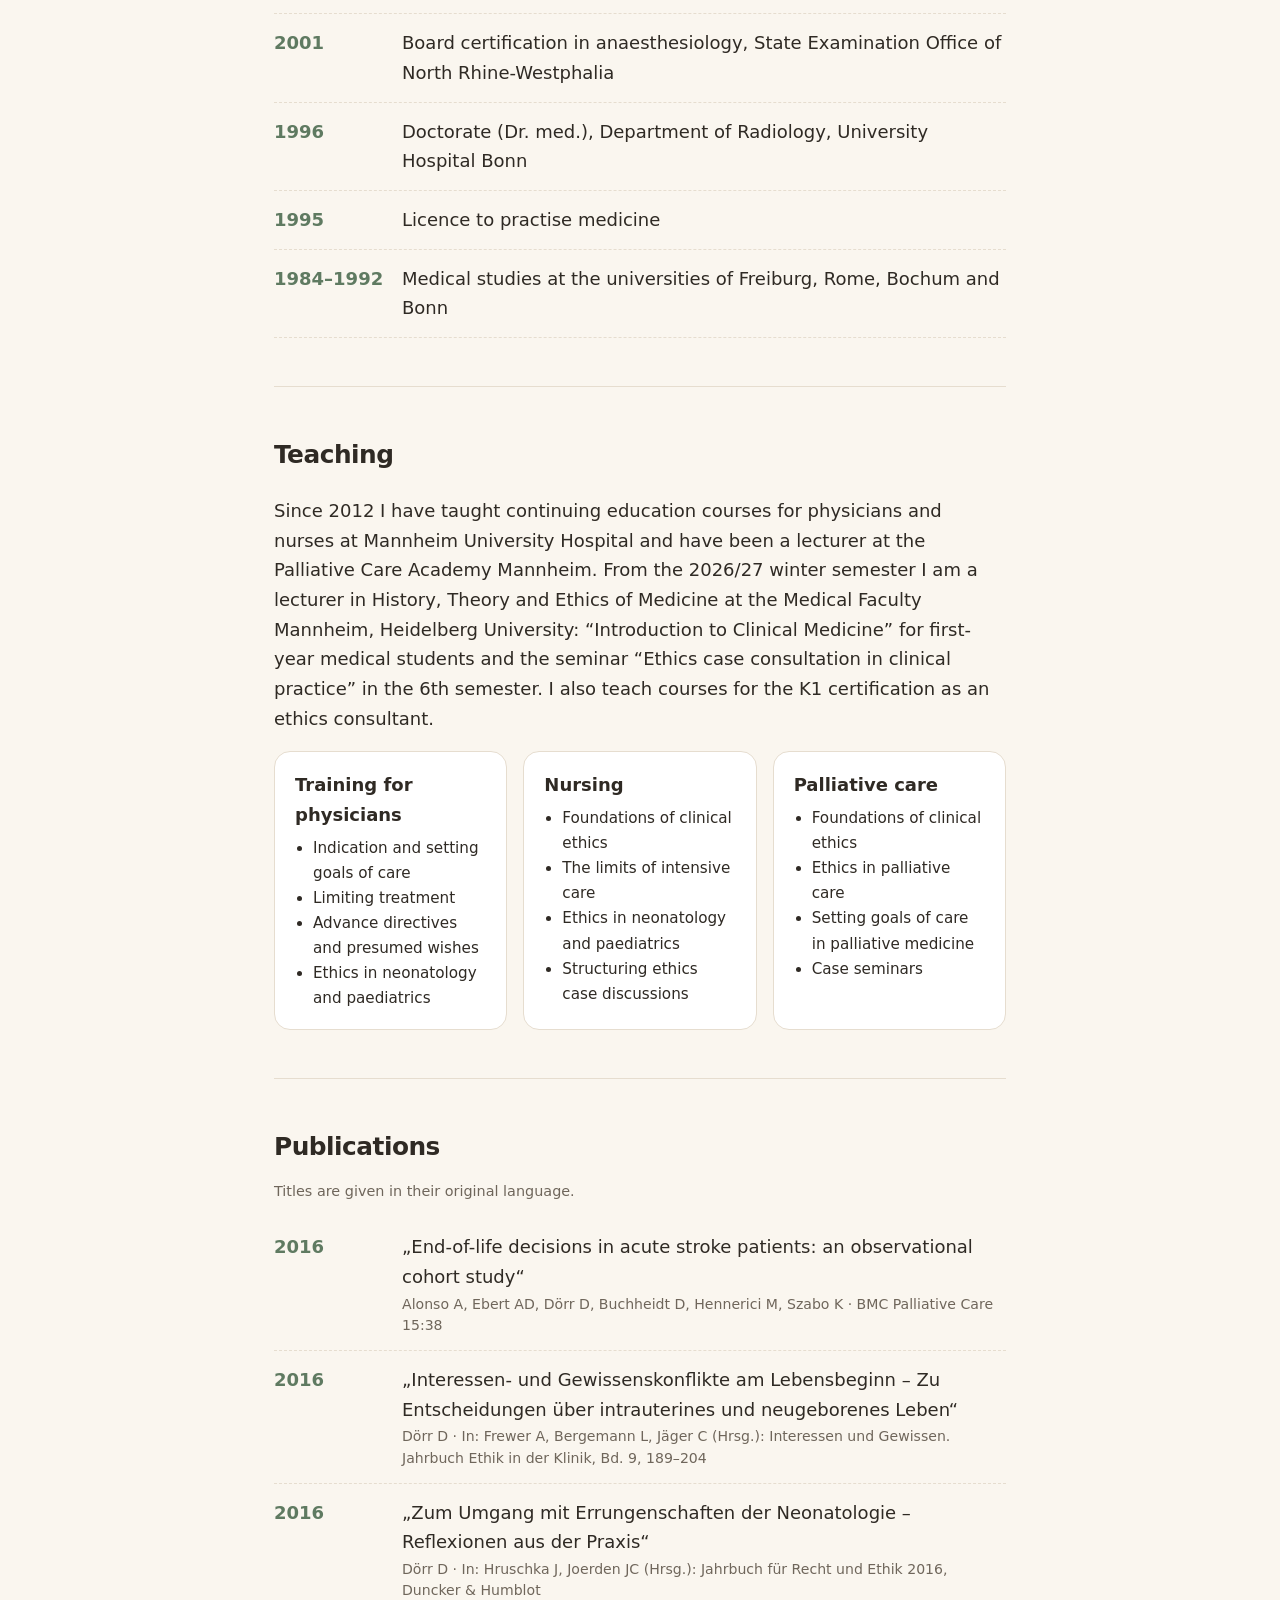
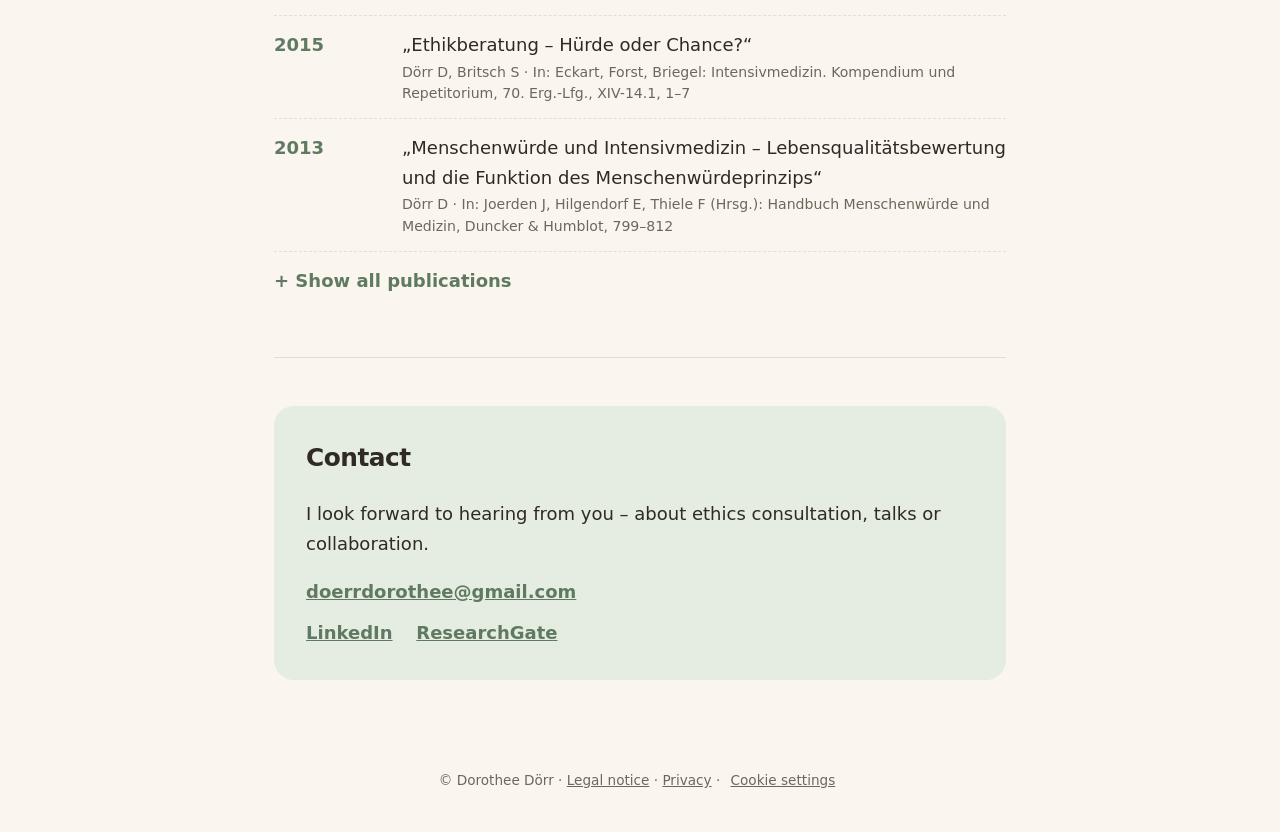
==== commit 0996a811: "Zitat: Strich im gleichen Grün wie die Quelle Co-Authored-By: Claude Opus 5.5 <noreply@anthropic.com" ====
--- a/index.html
+++ b/index.html
@@ -8,7 +8,7 @@
   <title>Dorothee Dörr</title>
   <meta name="description" content="Dorothee Dörr – Anästhesistin und Medizinethikerin, Vorsitzende des Klinischen Ethikkomitees der Universitätsmedizin Mannheim.">
 
-  <link rel="stylesheet" href="css/style.css?v=8">
+  <link rel="stylesheet" href="css/style.css?v=9">
 </head>
 
 <body>
--- a/css/style.css
+++ b/css/style.css
@@ -69,7 +69,7 @@
 .quote blockquote { margin: 0 auto; max-width: 520px; font-size: 1.02rem; line-height: 1.5;
   font-style: italic; color: var(--muted); }
 .quote blockquote::before { content: ""; display: block; width: 24px; height: 2px; margin: 0 auto 12px;
-  background: var(--sage); border-radius: 2px; opacity: .7; }
+  background: var(--sage); border-radius: 2px; }
 .quote figcaption { margin-top: 6px; color: var(--sage); font-size: .82rem; }
 
 /* Abschnitte */
